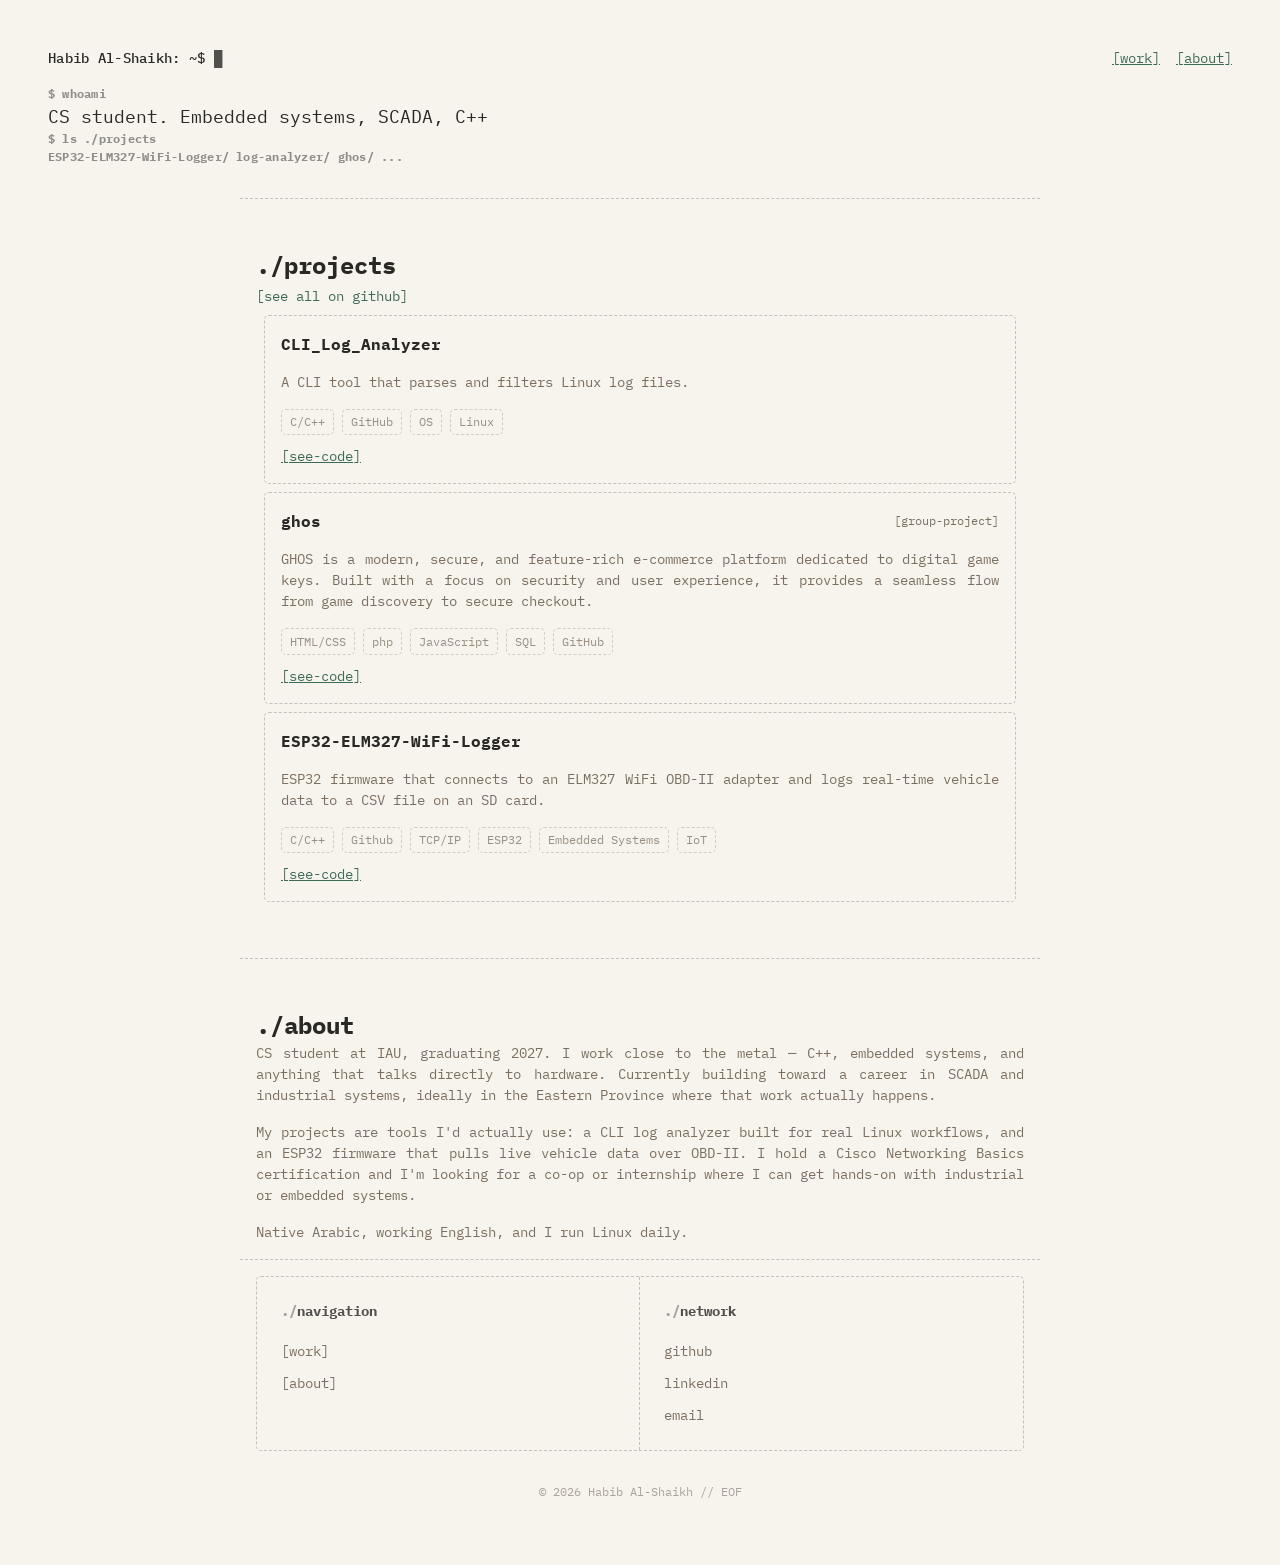
==== index.html @ 1ccb3b5e "about section" ====
<!DOCTYPE html>
<html lang="en">
<head>
    <meta charset="UTF-8">
    <meta name="viewport" content="width=device-width, initial-scale=1.0">
    <title>Portfolio</title>
    <link href="https://fonts.googleapis.com/css2?family=IBM+Plex+Mono:ital,wght@0,400;0,500;1,400&display=swap" rel="stylesheet">
    <link rel="stylesheet" href="css/style.css">
</head>

<body>
    <div id="portfolio-content">
        <header id="sammary" class="top-bar">
        <p class="my-name">Habib Al-Shaikh: ~$</p>
        <nav>
            <a class="nav-links" href="#work">[work]</a>
            <a class="nav-links" href="#about">[about]</a>
        </nav>
        </header>

        <div>
            <p class="commands">$ whoami</p>
            <p class="small-about">CS student. Embedded systems, SCADA, C++</p>

            <p class="commands">$ ls ./projects</p>
            <p class="commands">ESP32-ELM327-WiFi-Logger/    log-analyzer/    ghos/    ...</p>
        </div>

        <hr class="dashed-divider">

        <div id="projects-container" id="work">
            <h2>./projects</h2>
            <template id="projects">
                <div class="project">
                    <div class="project-top-bar">
                        <h3 class="project-name"></h3>
                        <p class="group-project"></p>
                    </div>
                    <p class="project-description"></p>
                    <div class="project-skills"></div>
                    <a class="project-link">[see-code]</a>
                </div>
            </template>
            <a class="nav-links">[see all on github]</a>
        </div>

        <hr class="dashed-divider">

        <div id="about" class="about-section">
            <h2>./about</h2>
            <div class="about-text">     
                <p>
                    CS student at IAU, graduating 2027. I work close to the metal — C++, embedded systems, and anything that talks directly to hardware. Currently building toward a career in SCADA and industrial systems, ideally in the Eastern Province where that work actually happens.
                </p>
                <p>
                    My projects are tools I'd actually use: a CLI log analyzer built for real Linux workflows, and an ESP32 firmware that pulls live vehicle data over OBD-II. I hold a Cisco Networking Basics certification and I'm looking for a co-op or internship where I can get hands-on with industrial or embedded systems.
                </p>
                <P>
                    Native Arabic, working English, and I run Linux daily.
                </P>
            </div>
        </div>

        <footer class="footer-terminal" id="footer" role="contentinfo">
            <div>
                <div class="footer-terminal__grid">
                    <div class="footer-terminal__column">
                        <h3 class="footer-terminal__heading">navigation</h3>
                        <nav class="footer-terminal__links" aria-label="Index">
                            <ul>
                                <li><a href="#">[work]</a></li>
                                <li><a href="#">[about]</a></li>
                            </ul>
                        </nav>
                    </div>
                        
                    <div class="footer-terminal__column">
                        <h3 class="footer-terminal__heading">network</h3>
                        <nav class="footer-terminal__links" aria-label="Network">
                            <ul>
                                <li><a href="https://github.com/HabibAlShaikh" target="_blank">github</a></li>
                                <li><a href="https://linkedin.com/in/habib-al-shaikh/">linkedin</a></li>
                                <li><a href="habib.m.alshiakh@gmail.com">email</a></li>
                            </ul>
                        </nav>
                    </div>
                </div>

                <p class="footer-terminal__copyright">
                    &copy; 2026 Habib Al-Shaikh // EOF
                </p>
            </div>
        </footer>
    </div>

    <div id="quit-screen" style="display: none; height: 100vh; flex-direction: column; align-items: center; justify-content: center; text-align: center;">
        <p>[Process completed]</p>
        <p style="opacity: 0.5; margin-top: 1rem; font-size: 14px;">Press 'u' to undo and return to session.</p>
    </div>

    <div id="vim-cmd-line"></div>

    <script>
        const projects = [
            {
                "name": "CLI_Log_Analyzer",
                "description": "A CLI tool that parses and filters Linux log files.",
                "link": "https://github.com/HabibAlShaikh/CLI_Log_Analyzer",
                "is-group-project": false,
                "skills": ["C/C++", "GitHub", "OS", "Linux"]
            },
            {
                "name": "ghos",
                "description": "GHOS is a modern, secure, and feature-rich e-commerce platform dedicated to digital game keys. Built with a focus on security and user experience, it provides a seamless flow from game discovery to secure checkout.",
                "link": "https://github.com/mkm72/ghos",
                "is-group-project": true,
                "skills": ["HTML/CSS", "php", "JavaScript", "SQL", "GitHub"]
            },
            {
                "name": "ESP32-ELM327-WiFi-Logger",
                "description": "ESP32 firmware that connects to an ELM327 WiFi OBD-II adapter and logs real-time vehicle data to a CSV file on an SD card.",
                "link": "https://github.com/HabibAlShaikh/ESP32-ELM327-WiFi-Logger",
                "is-group-project": false,
                "skills": ["C/C++", "Github", "TCP/IP", "ESP32", "Embedded Systems","IoT"]
            }
        ];

        const template = document.getElementById("projects");
        const container = document.getElementById("projects-container");

        for (let i = 0; i < projects.length; i++) {
            const project = projects[i];
            
            const clone = template.content.cloneNode(true);

            const nameElement = clone.querySelector(".project-name");
			nameElement.textContent = project.name;

			const groupProject = clone.querySelector(".group-project");
            if (project["is-group-project"]) {
                groupProject.textContent = "[group-project]";
            }

            clone.querySelector(".project-description").textContent = project.description;
            clone.querySelector(".project-link").setAttribute("href", project.link);

            const skillsContainer = clone.querySelector(".project-skills");
            for (let j = 0; j < project.skills.length; j++) {
                const skillSpan = document.createElement("span");
                skillSpan.textContent = project.skills[j];
                skillsContainer.appendChild(skillSpan);
            }

            container.appendChild(clone);
        }

        // --- Vim Environment Logic ---
        const cmdLine = document.getElementById('vim-cmd-line');
        const portfolioContent = document.getElementById('portfolio-content');
        const quitScreen = document.getElementById('quit-screen');

        let isCommandMode = false;
        let isQuitState = false;
        let awaitingConfirm = null; // Can be 'q' or 'wq'
        let commandBuffer = "";
        let errorTimeout;

        // remember previous keystrokes
        let lastKey = "";

        document.addEventListener('keydown', (e) => {
            // Prevent default scrolling for Space/Arrows if you want strict Vim feel
            // (Optional, but helps prevent double-scrolling)
            
            // --- STATE 1: Quit / Session Closed ---
            if (isQuitState) {
                if (e.key === 'u') {
                    restoreSession();
                }
                return; // Ignore all other keys
            }

            // --- STATE 2: Awaiting Y/N Confirmation ---
            if (awaitingConfirm) {
                const key = e.key.toLowerCase();
                if (key === 'y') {
                    if (awaitingConfirm === 'wq') downloadCV();
                    closeSession();
                } else if (key === 'n') {
                    cmdLine.innerHTML = "Command aborted.";
                    setTimeout(exitCommandMode, 1000);
                }
                awaitingConfirm = null;
                return; // Ignore other keys until answered
            }

            // --- STATE 3: Enter Command Mode ---
            if (!isCommandMode && e.key === ':') {
                isCommandMode = true;
                commandBuffer = "";
                updateCmdDisplay();
                e.preventDefault();
                return;
            }

            // --- STATE 4: Inside Command Mode ---
            if (isCommandMode) {
                if (e.key === 'Escape') {
                    exitCommandMode();
                } 
                else if (e.key === 'Enter') {
                    executeCommand(commandBuffer);
                } 
                else if (e.key === 'Backspace') {
                    commandBuffer = commandBuffer.slice(0, -1);
                    if (commandBuffer.length === 0 && e.key === 'Backspace') {
                        exitCommandMode();
                    } else {
                        updateCmdDisplay();
                    }
                } 
                else if (e.key.length === 1) { 
                    commandBuffer += e.key;
                    updateCmdDisplay();
                }
                return;
            }

            // --- STATE 5: Normal Mode (Vim Motions) ---
            if (!isCommandMode && !isQuitState && !awaitingConfirm) {
                const scrollAmount = 100; // Pixels to jump per keystroke
                if (e.key === 'j') window.scrollBy({ top: scrollAmount, behavior: 'smooth' });
                if (e.key === 'k') window.scrollBy({ top: -scrollAmount, behavior: 'smooth' });
                if (e.key === 'h') window.scrollBy({ left: -scrollAmount, behavior: 'smooth' });
                if (e.key === 'l') window.scrollBy({ left: scrollAmount, behavior: 'smooth' });
                
                // Handle 'gg' (Scroll to Top)
                if (e.key === 'g' && lastKey === 'g') {
                    window.scrollTo({ top: 0, behavior: 'smooth' });
                    lastKey = ''; // Reset it so typing 'ggg' doesn't trigger it twice
                    return;       // Exit early
                }

                // Handle 'G' (Scroll to Bottom)
                if (e.key === 'G') {
                    window.scrollTo({ top: document.body.scrollHeight, behavior: 'smooth' });
                }

                // Always save the current key as the 'lastKey' for the next time a key is pressed
                lastKey = e.key;
            }
        });

        // --- Core Functions ---

        function updateCmdDisplay() {
            cmdLine.style.display = 'block';
            cmdLine.innerHTML = `:${commandBuffer}<span class="cursor-block"></span>`;
        }

        function exitCommandMode() {
            isCommandMode = false;
            commandBuffer = "";
            cmdLine.style.display = 'none';
        }

        function askConfirmation(type) {
            awaitingConfirm = type;
            const msg = type === 'wq' ? "Write CV and quit? (y/n)" : "Quit session? (y/n)";
            cmdLine.innerHTML = `${msg} <span class="cursor-block"></span>`;
        }

        function closeSession() {
            exitCommandMode();
            isQuitState = true;
            portfolioContent.style.display = 'none';
            quitScreen.style.display = 'flex';
        }

        function restoreSession() {
            isQuitState = false;
            quitScreen.style.display = 'none';
            portfolioContent.style.display = 'block';
            
            // Optional: Flash a quick "Session restored" message
            cmdLine.style.display = 'block';
            cmdLine.innerHTML = "Session restored.";
            setTimeout(exitCommandMode, 1500);
        }

        function downloadCV() {
            // Creates an invisible link to trigger the download
            const link = document.createElement('a');
            link.href = 'assets/HabibAl-ShaikhCV.pdf'; 
            link.download = 'HabibAl-ShaikhCV.pdf';
            document.body.appendChild(link);
            link.click();
            document.body.removeChild(link);
        }

        function executeCommand(cmd) {
            const cleanCmd = cmd.trim().toLowerCase();

            const commandMap = {
                'about': () => {
                    const el = document.getElementById('about');
                    if(el) el.scrollIntoView({ behavior: 'smooth' });
                    exitCommandMode();
                },
                'work': () => {
                    const el = document.getElementById('work');
                    if(el) el.scrollIntoView({ behavior: 'smooth' });
                    exitCommandMode();
                },
                'home': () => {
                    window.scrollTo({ top: 0, behavior: 'smooth' });
                    exitCommandMode();
                },
                // Write (Download CV)
                'w': () => {
                    downloadCV();
                    cmdLine.innerHTML = `"assets/HabibAl-ShaikhCV.pdf" written`;
                    setTimeout(exitCommandMode, 2000);
                },
                // Quit commands intercept the flow to ask Y/N
                'q': () => askConfirmation('q'),
                'wq': () => askConfirmation('wq'),
            };

            if (commandMap[cleanCmd]) {
                commandMap[cleanCmd]();
            } else {
                cmdLine.innerHTML = `<span style="color: red;">E492: Not an editor command: ${cleanCmd}</span>`;
                clearTimeout(errorTimeout);
                errorTimeout = setTimeout(exitCommandMode, 3000);
            }
        }
    </script>
</body>
</html>
---- css/style.css ----
/* colors */
:root {
  --bg:        #F7F4EE;
  --bg-raised: #EDE9E0;
  --ink:       #2A2825;
  --ink-muted: #7A6F60;
  --ink-faint: rgba(42, 40, 37, 0.25);
  --accent:    #3D6B4F;
}


/* 1. Use a more-intuitive box-sizing model */
*, *::before, *::after {
  box-sizing: border-box;
}

/* 2. Remove default margin */
*:not(dialog) {
  margin: 0;
}

/* 3. Enable keyword animations */
@media (prefers-reduced-motion: no-preference) {
  html {
    interpolate-size: allow-keywords;
  }
}

body {
  background-color: var(--bg);
  font-family: 'IBM Plex Mono', monospace;
  color: var(--ink);
  /* 4. Increase line-height */
  line-height: 1.5;
  /* 5. Improve text rendering */
  -webkit-font-smoothing: antialiased;
  padding: 3rem;
}

/* 6. Improve media defaults */
img, picture, video, canvas, svg {
  display: block;
  max-width: 100%;
}

/* 7. Inherit fonts for form controls */
input, button, textarea, select {
  font: inherit;
}

/* 8. Avoid text overflows */
p, h1, h2, h3, h4, h5, h6 {
  overflow-wrap: break-word;
}

/* 9. Improve line wrapping */
p {
  text-wrap: pretty;
}
h1, h2, h3, h4, h5, h6 {
  text-wrap: balance;
}

/*
  10. Create a root stacking context
*/
#root, #__next {
  isolation: isolate;
}

::selection {
    background-color: var(--accent); /* Highlights text in your green accent */
    color: var(--bg);                /* Changes the text color to the off-white background */
}

/* For Firefox compatibility */
::-moz-selection {
    background-color: var(--accent);
    color: var(--bg);
}

.dashed-divider {
    border: none;
    border-top: 1px dashed var(--ink-faint);
    margin: 2rem auto;
    max-width: 800px; /* Matches your projects-container width */
}

.my-name {
  color: var(--ink);
  font-size: 14px;
  font-weight: 500;
  letter-spacing: 0.02em;
}

/* Adds the block cursor after your name */
.my-name::after {
    content: " █"; /* You can change this to "_" if you prefer an underscore */
    animation: blink 1.2s step-end infinite;
    opacity: 0.8;
}

.commands {
  color: var(--ink);
  font-size: 12px;
  font-weight: bold;
  letter-spacing: 0.02em;
  opacity: 0.5;
}

.small-about {
  color: var(--ink);
  font-size: 18px;
}

.nav-links {
  color: var(--accent);
  font-size: 14px;

  transition: opacity 0.2s ease-in-out;
}
.nav-links:hover {
  opacity: 0.7;
}
.nav-links:visited {
  opacity: 0.5;
}

.top-bar {
  display: flex;
  flex-direction: row;
  justify-content: space-between;
  align-items: center;
  margin-bottom: 1rem;
}

nav {
    display: flex;
    gap: 1rem; /* Adds space between your [work] and [about] links */
}

#projects-container {
  /* margin: 0.8rem; */
  padding: 1rem;
  max-width: 800px;
  margin: 0 auto;
}

.project {
  background-color: transparent;
  margin: 0.5rem;
  padding: 1rem;
  border: 1px dashed var(--ink-faint);
  border-radius: 0.3rem;

  transition: background-color 0.3s ease-in-out;
}

.project:hover {
  background-color: var(--bg-raised);
}

.project-top-bar {
  display: flex;
  flex-direction: row;
  justify-content: space-between;
  align-items: center;
  margin-bottom: 1rem;
}

.project-name {
  color: var(--ink);
  font-size: 16px;
}

.group-project {
  color: var(--ink-muted);
  font-size: 12px;
}

.project-description {
  color: var(--ink-muted);
  font-size: 14px;
  text-align: justify;
  hyphens: auto;
}

.project-skills {
  color: var(--ink-muted);
  font-size: 14px;
  display: flex;
  flex-wrap: wrap;
  gap: 8px;
  margin-top: 1rem;
  margin-bottom: 0.5rem;
}

.project-skills span {
  font-size: 12px;
  border: 1px dashed var(--ink-faint);
  border-radius: 0.3rem;
  padding: 0.2rem 0.5rem;
  opacity: 0.75;
}

.project-link {
  color: var(--accent);
  font-size: 14px;

  transition: opacity 0.2s ease-in-out;
}
.project-link:hover {
  opacity: 0.7;
}
.project-link:visited {
  opacity: 0.5;
}

/* --- ABOUT SECTION STYLES --- */

.about-section {
    max-width: 800px;
    margin: 4rem auto 2rem auto; /* Centers it and adds spacing */
    padding: 0 1rem;
}

.section-heading {
    color: var(--ink);
    font-size: 14px;
    font-weight: bold;
    margin-bottom: 1.5rem;
    opacity: 0.8;
}

.about-grid {
    display: grid;
    grid-template-columns: 1fr;
    gap: 2rem;
}

.about-text p {
    color: var(--ink-muted);
    font-size: 14px;
    text-align: justify;
    hyphens: auto;
    margin-bottom: 1rem;
}

.about-text p:last-child {
    margin-bottom: 0;
}

/* The System Specs Box */
.about-specs {
    background-color: var(--bg-raised);
    border: 1px dashed var(--ink-faint);
    border-radius: 0.3rem;
    padding: 1.5rem;
    display: flex;
    flex-direction: column;
    gap: 0.5rem;
}

.spec-line {
    display: flex;
    font-size: 13px;
}

.spec-key {
    color: var(--ink);
    font-weight: bold;
    width: 70px; /* Keeps the colons aligned */
    opacity: 0.7;
}

.spec-val {
    color: var(--ink-muted);
}

/* Optional: Make the active status stand out */
.blink-status {
    color: var(--accent);
    font-weight: bold;
}

/* Desktop Layout: Puts text on left, specs on right */
@media (min-width: 768px) {
    .about-grid {
        grid-template-columns: 2fr 1fr; 
    }
}

.nav-links:hover, 
.nav-links:focus, 
.project-link:hover, 
.project-link:focus {
    opacity: 0.7;
    outline: none; /* Removes the default browser outline */
    border-bottom: 1px dashed var(--accent); /* Adds a thematic underline when focused/hovered */
}

#vim-cmd-line {
    display: none; /* Hidden by default */
    position: fixed;
    bottom: 0;
    left: 0;
    width: 100%;
    background-color: var(--bg);
    color: var(--ink);
    padding: 0.2rem 1rem;
    font-size: 14px;
    font-weight: 500;
    z-index: 1000;
}

/* Optional: Adding a blinking block cursor for that authentic terminal feel */
.cursor-block {
    display: inline-block;
    width: 8px;
    height: 14px;
    background-color: var(--ink);
    vertical-align: middle;
    margin-left: 2px;
    animation: blink 1s step-end infinite;
}

@keyframes blink {
    0%, 100% { opacity: 1; }
    50% { opacity: 0; }
}

#about {
  max-width: 800px; margin: 0 auto; padding: 1rem;
}

/* --- TERMINAL FOOTER STYLES --- */

#footer {
  max-width: 800px; margin: 0 auto; padding: 1rem;
}

.footer-terminal {
    border-top: 1px dashed var(--ink-faint);
    padding: 2rem 0;
    margin-top: 4rem; /* Adds breathing room from the main content */
}

.footer-terminal__grid {
    display: grid;
    grid-template-columns: 1fr; /* Mobile-first */
    border: 1px dashed var(--ink-faint);
    border-radius: 0.3rem; /* Matches your project cards */
}

.footer-terminal__column {
    padding: 1.5rem;
    border-bottom: 1px dashed var(--ink-faint);
}

.footer-terminal__column:last-child {
    border-bottom: none;
}

.footer-terminal__heading {
    color: var(--ink);
    font-size: 14px;
    font-weight: bold;
    margin: 0 0 1rem 0;
    opacity: 0.8;
}

/* Adds a subtle Unix path indicator to the headings */
.footer-terminal__heading::before {
    content: "./";
    opacity: 0.5;
}

.footer-terminal__links ul { 
    margin: 0; 
    padding: 0; 
    list-style-type: none; /* Removes default bullets */
}

.footer-terminal__links li:not(:last-child) { 
    margin-bottom: 0.5rem; 
}

.footer-terminal__links a {
    color: var(--ink-muted); /* Using muted ink so it's not overwhelmingly green */
    font-size: 14px;
    text-decoration: none;
    transition: opacity 0.2s ease-in-out, color 0.2s ease-in-out;
}

.footer-terminal__links a:hover {
    color: var(--accent); /* Highlights in your green accent on hover */
    opacity: 0.8;
}

.footer-terminal__copyright {
    margin-top: 2rem;
    font-size: 12px;
    color: var(--ink-muted);
    text-align: center;
    opacity: 0.6;
}

/* Tablet Layout */
@media (min-width: 768px) {
    .footer-terminal__grid {
        grid-template-columns: repeat(2, 1fr);
    }
    .footer-terminal__column {
        border-bottom: none;
        border-right: 1px dashed var(--ink-faint);
    }
    .footer-terminal__column:nth-child(2n) {
        border-right: none;
    }
    .footer-terminal__column:nth-child(-n+2) {
        border-bottom: 1px dashed var(--ink-faint);
    }
}

/* Desktop Layout */
@media (min-width: 992px) {
    .footer-terminal__grid {
        grid-template-columns: repeat(2, 1fr);
    }
    .footer-terminal__column:nth-child(-n+2) {
        border-bottom: none;
    }
    .footer-terminal__column:nth-child(2n) {
        border-right: 1px dashed var(--ink-faint);
    }
    .footer-terminal__column:last-child {
        border-right: none;
    }
}
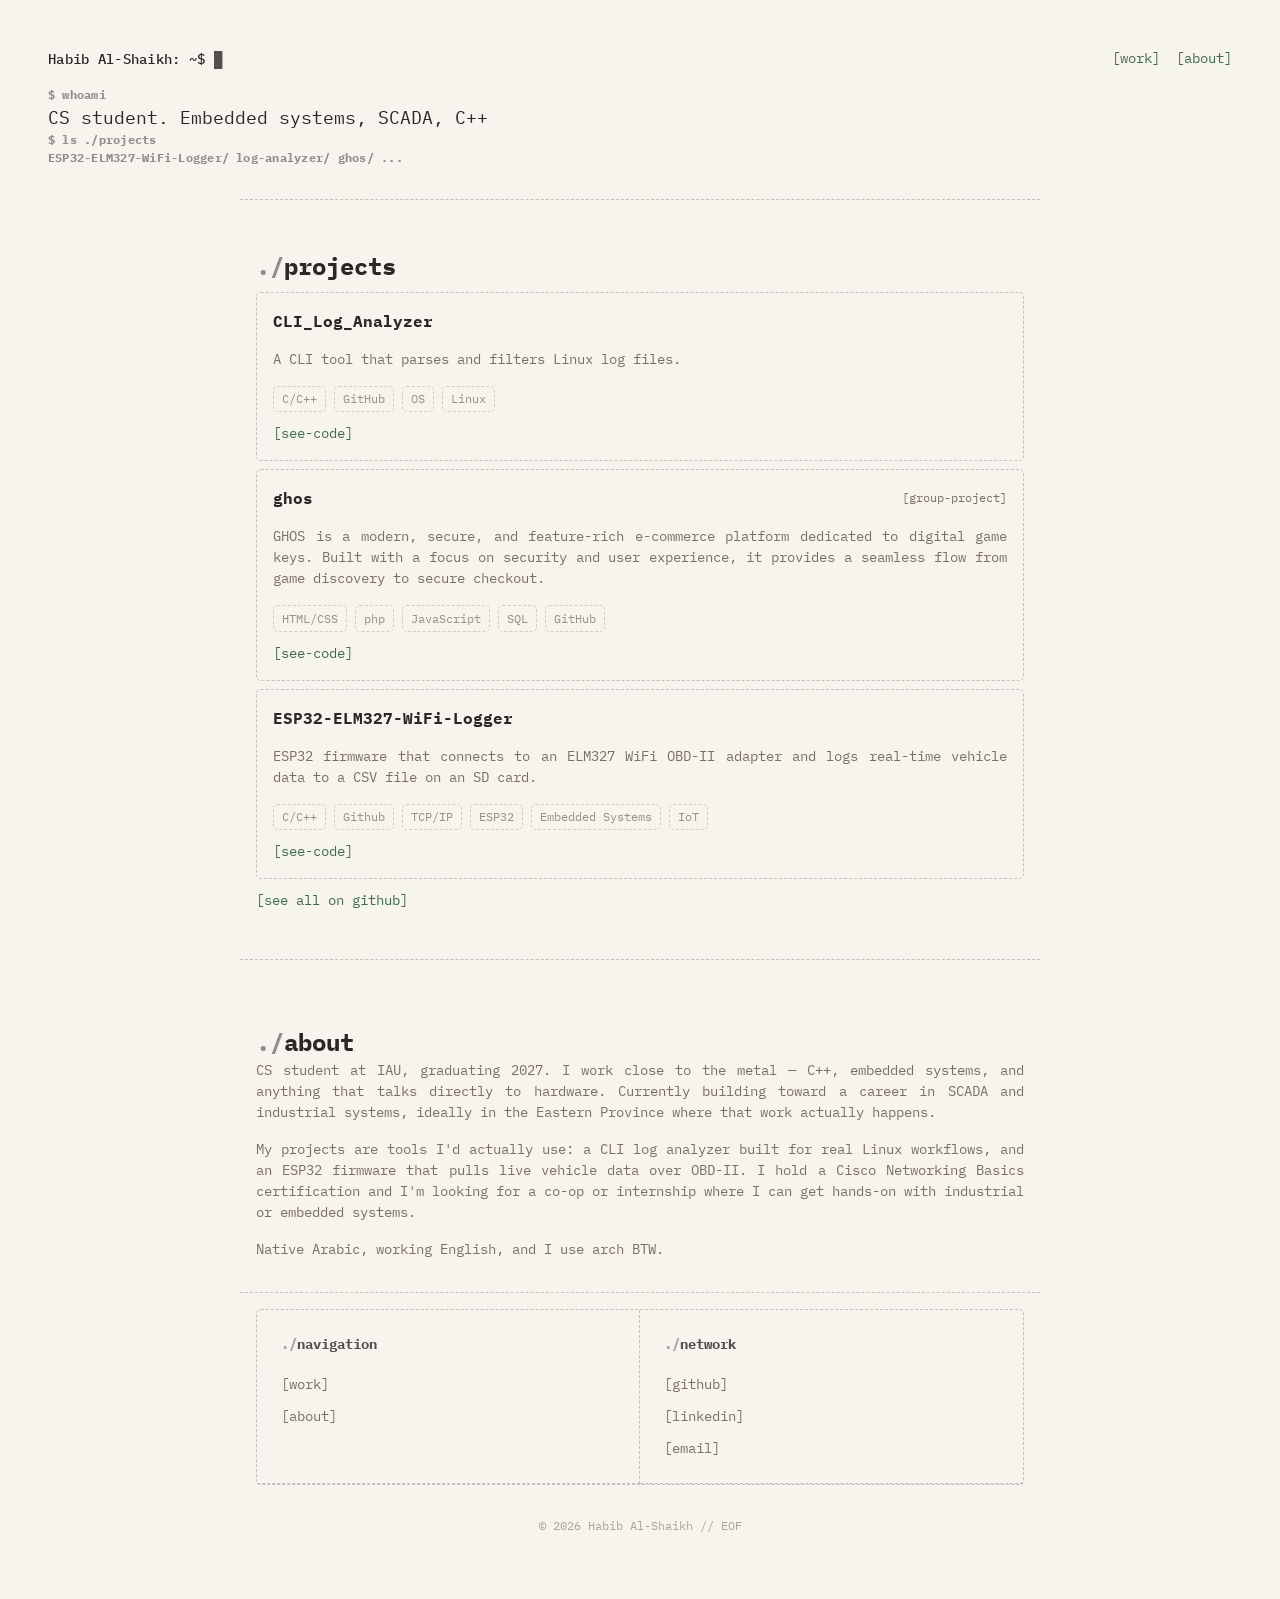
==== commit f2bc72c3: "fix some bugs" ====
--- a/index.html
+++ b/index.html
@@ -10,12 +10,12 @@
 
 <body>
     <div id="portfolio-content">
-        <header id="sammary" class="top-bar">
-        <p class="my-name">Habib Al-Shaikh: ~$</p>
-        <nav>
-            <a class="nav-links" href="#work">[work]</a>
-            <a class="nav-links" href="#about">[about]</a>
-        </nav>
+        <header class="top-bar">
+            <p class="my-name">Habib Al-Shaikh: ~$</p>
+            <nav>
+                <a class="nav-links" href="#work">[work]</a>
+                <a class="nav-links" href="#about">[about]</a>
+            </nav>
         </header>
 
         <div>
@@ -28,8 +28,8 @@
 
         <hr class="dashed-divider">
 
-        <div id="projects-container" id="work">
-            <h2>./projects</h2>
+        <div id="work">
+            <h2>projects</h2>
             <template id="projects">
                 <div class="project">
                     <div class="project-top-bar">
@@ -41,13 +41,13 @@
                     <a class="project-link">[see-code]</a>
                 </div>
             </template>
-            <a class="nav-links">[see all on github]</a>
+            <a class="nav-links" href="https://github.com/HabibAlShaikh">[see all on github]</a>
         </div>
 
         <hr class="dashed-divider">
 
-        <div id="about" class="about-section">
-            <h2>./about</h2>
+        <div id="about">
+            <h2>about</h2>
             <div class="about-text">     
                 <p>
                     CS student at IAU, graduating 2027. I work close to the metal — C++, embedded systems, and anything that talks directly to hardware. Currently building toward a career in SCADA and industrial systems, ideally in the Eastern Province where that work actually happens.
@@ -55,9 +55,9 @@
                 <p>
                     My projects are tools I'd actually use: a CLI log analyzer built for real Linux workflows, and an ESP32 firmware that pulls live vehicle data over OBD-II. I hold a Cisco Networking Basics certification and I'm looking for a co-op or internship where I can get hands-on with industrial or embedded systems.
                 </p>
-                <P>
-                    Native Arabic, working English, and I run Linux daily.
-                </P>
+                <p>
+                    Native Arabic, working English, and I use arch BTW.
+                </p>
             </div>
         </div>
 
@@ -68,8 +68,8 @@
                         <h3 class="footer-terminal__heading">navigation</h3>
                         <nav class="footer-terminal__links" aria-label="Index">
                             <ul>
-                                <li><a href="#">[work]</a></li>
-                                <li><a href="#">[about]</a></li>
+                                <li><a href="#work">[work]</a></li>
+                                <li><a href="#about">[about]</a></li>
                             </ul>
                         </nav>
                     </div>
@@ -78,9 +78,9 @@
                         <h3 class="footer-terminal__heading">network</h3>
                         <nav class="footer-terminal__links" aria-label="Network">
                             <ul>
-                                <li><a href="https://github.com/HabibAlShaikh" target="_blank">github</a></li>
-                                <li><a href="https://linkedin.com/in/habib-al-shaikh/">linkedin</a></li>
-                                <li><a href="habib.m.alshiakh@gmail.com">email</a></li>
+                                <li><a href="https://github.com/HabibAlShaikh" target="_blank">[github]</a></li>
+                                <li><a href="https://linkedin.com/in/habib-al-shaikh/" target="_blank">[linkedin]</a></li>
+                                <li><a href="mailto:habib.m.alshiakh@gmail.com">[email]</a></li>
                             </ul>
                         </nav>
                     </div>
@@ -126,17 +126,18 @@
         ];
 
         const template = document.getElementById("projects");
-        const container = document.getElementById("projects-container");
+        const container = document.getElementById("work");
+
+        const githubLink = container.querySelector(".nav-links");
 
         for (let i = 0; i < projects.length; i++) {
             const project = projects[i];
-            
             const clone = template.content.cloneNode(true);
 
             const nameElement = clone.querySelector(".project-name");
-			nameElement.textContent = project.name;
-
-			const groupProject = clone.querySelector(".group-project");
+            nameElement.textContent = project.name;
+
+            const groupProject = clone.querySelector(".group-project");
             if (project["is-group-project"]) {
                 groupProject.textContent = "[group-project]";
             }
@@ -151,7 +152,7 @@
                 skillsContainer.appendChild(skillSpan);
             }
 
-            container.appendChild(clone);
+            container.insertBefore(clone, githubLink);
         }
 
         // --- Vim Environment Logic ---
@@ -161,26 +162,19 @@
 
         let isCommandMode = false;
         let isQuitState = false;
-        let awaitingConfirm = null; // Can be 'q' or 'wq'
+        let awaitingConfirm = null; 
         let commandBuffer = "";
         let errorTimeout;
-
-        // remember previous keystrokes
         let lastKey = "";
 
         document.addEventListener('keydown', (e) => {
-            // Prevent default scrolling for Space/Arrows if you want strict Vim feel
-            // (Optional, but helps prevent double-scrolling)
-            
-            // --- STATE 1: Quit / Session Closed ---
             if (isQuitState) {
                 if (e.key === 'u') {
                     restoreSession();
                 }
-                return; // Ignore all other keys
-            }
-
-            // --- STATE 2: Awaiting Y/N Confirmation ---
+                return;
+            }
+
             if (awaitingConfirm) {
                 const key = e.key.toLowerCase();
                 if (key === 'y') {
@@ -191,10 +185,9 @@
                     setTimeout(exitCommandMode, 1000);
                 }
                 awaitingConfirm = null;
-                return; // Ignore other keys until answered
-            }
-
-            // --- STATE 3: Enter Command Mode ---
+                return; 
+            }
+
             if (!isCommandMode && e.key === ':') {
                 isCommandMode = true;
                 commandBuffer = "";
@@ -203,7 +196,6 @@
                 return;
             }
 
-            // --- STATE 4: Inside Command Mode ---
             if (isCommandMode) {
                 if (e.key === 'Escape') {
                     exitCommandMode();
@@ -226,27 +218,23 @@
                 return;
             }
 
-            // --- STATE 5: Normal Mode (Vim Motions) ---
             if (!isCommandMode && !isQuitState && !awaitingConfirm) {
-                const scrollAmount = 100; // Pixels to jump per keystroke
+                const scrollAmount = 100;
                 if (e.key === 'j') window.scrollBy({ top: scrollAmount, behavior: 'smooth' });
                 if (e.key === 'k') window.scrollBy({ top: -scrollAmount, behavior: 'smooth' });
                 if (e.key === 'h') window.scrollBy({ left: -scrollAmount, behavior: 'smooth' });
                 if (e.key === 'l') window.scrollBy({ left: scrollAmount, behavior: 'smooth' });
                 
-                // Handle 'gg' (Scroll to Top)
                 if (e.key === 'g' && lastKey === 'g') {
                     window.scrollTo({ top: 0, behavior: 'smooth' });
-                    lastKey = ''; // Reset it so typing 'ggg' doesn't trigger it twice
-                    return;       // Exit early
-                }
-
-                // Handle 'G' (Scroll to Bottom)
+                    lastKey = ''; 
+                    return;       
+                }
+
                 if (e.key === 'G') {
                     window.scrollTo({ top: document.body.scrollHeight, behavior: 'smooth' });
                 }
 
-                // Always save the current key as the 'lastKey' for the next time a key is pressed
                 lastKey = e.key;
             }
         });
@@ -281,15 +269,12 @@
             isQuitState = false;
             quitScreen.style.display = 'none';
             portfolioContent.style.display = 'block';
-            
-            // Optional: Flash a quick "Session restored" message
             cmdLine.style.display = 'block';
             cmdLine.innerHTML = "Session restored.";
             setTimeout(exitCommandMode, 1500);
         }
 
         function downloadCV() {
-            // Creates an invisible link to trigger the download
             const link = document.createElement('a');
             link.href = 'assets/HabibAl-ShaikhCV.pdf'; 
             link.download = 'HabibAl-ShaikhCV.pdf';
@@ -316,13 +301,11 @@
                     window.scrollTo({ top: 0, behavior: 'smooth' });
                     exitCommandMode();
                 },
-                // Write (Download CV)
                 'w': () => {
                     downloadCV();
                     cmdLine.innerHTML = `"assets/HabibAl-ShaikhCV.pdf" written`;
                     setTimeout(exitCommandMode, 2000);
                 },
-                // Quit commands intercept the flow to ask Y/N
                 'q': () => askConfirmation('q'),
                 'wq': () => askConfirmation('wq'),
             };
--- a/css/style.css
+++ b/css/style.css
@@ -8,7 +8,6 @@
   --accent:    #3D6B4F;
 }
 
-
 /* 1. Use a more-intuitive box-sizing model */
 *, *::before, *::after {
   box-sizing: border-box;
@@ -30,30 +29,35 @@
   background-color: var(--bg);
   font-family: 'IBM Plex Mono', monospace;
   color: var(--ink);
-  /* 4. Increase line-height */
   line-height: 1.5;
-  /* 5. Improve text rendering */
   -webkit-font-smoothing: antialiased;
-  padding: 3rem;
-}
-
-/* 6. Improve media defaults */
+  padding: 1.5rem; /* Mobile-first padding */
+}
+
+/* Increases padding for screens wider than 600px */
+@media (min-width: 600px) {
+  body {
+    padding: 3rem;
+  }
+}
+
+/* 4. Improve media defaults */
 img, picture, video, canvas, svg {
   display: block;
   max-width: 100%;
 }
 
-/* 7. Inherit fonts for form controls */
+/* 5. Inherit fonts for form controls */
 input, button, textarea, select {
   font: inherit;
 }
 
-/* 8. Avoid text overflows */
+/* 6. Avoid text overflows */
 p, h1, h2, h3, h4, h5, h6 {
   overflow-wrap: break-word;
 }
 
-/* 9. Improve line wrapping */
+/* 7. Improve line wrapping */
 p {
   text-wrap: pretty;
 }
@@ -61,19 +65,11 @@
   text-wrap: balance;
 }
 
-/*
-  10. Create a root stacking context
-*/
-#root, #__next {
-  isolation: isolate;
-}
-
 ::selection {
-    background-color: var(--accent); /* Highlights text in your green accent */
-    color: var(--bg);                /* Changes the text color to the off-white background */
-}
-
-/* For Firefox compatibility */
+    background-color: var(--accent);
+    color: var(--bg);                
+}
+
 ::-moz-selection {
     background-color: var(--accent);
     color: var(--bg);
@@ -83,7 +79,7 @@
     border: none;
     border-top: 1px dashed var(--ink-faint);
     margin: 2rem auto;
-    max-width: 800px; /* Matches your projects-container width */
+    max-width: 800px;
 }
 
 .my-name {
@@ -93,9 +89,8 @@
   letter-spacing: 0.02em;
 }
 
-/* Adds the block cursor after your name */
 .my-name::after {
-    content: " █"; /* You can change this to "_" if you prefer an underscore */
+    content: " █";
     animation: blink 1.2s step-end infinite;
     opacity: 0.8;
 }
@@ -111,19 +106,6 @@
 .small-about {
   color: var(--ink);
   font-size: 18px;
-}
-
-.nav-links {
-  color: var(--accent);
-  font-size: 14px;
-
-  transition: opacity 0.2s ease-in-out;
-}
-.nav-links:hover {
-  opacity: 0.7;
-}
-.nav-links:visited {
-  opacity: 0.5;
 }
 
 .top-bar {
@@ -136,11 +118,34 @@
 
 nav {
     display: flex;
-    gap: 1rem; /* Adds space between your [work] and [about] links */
-}
-
-#projects-container {
-  /* margin: 0.8rem; */
+    gap: 1rem;
+}
+
+/* Unified Link Styles */
+.nav-links, .project-link {
+  color: var(--accent);
+  font-size: 14px;
+  text-decoration: none;
+  transition: opacity 0.2s ease-in-out, border-color 0.2s ease-in-out;
+  
+  /* ADD THIS: Holds the 1px space so the page doesn't jump */
+  border-bottom: 1px dashed transparent; 
+}
+
+.nav-links:visited, .project-link:visited {
+  opacity: 0.5;
+}
+
+.nav-links:hover, .nav-links:focus, 
+.project-link:hover, .project-link:focus {
+    opacity: 0.7;
+    outline: none; 
+    
+    /* Now this just changes the color of the existing border */
+    border-bottom: 1px dashed var(--accent); 
+}
+
+#work {
   padding: 1rem;
   max-width: 800px;
   margin: 0 auto;
@@ -148,11 +153,10 @@
 
 .project {
   background-color: transparent;
-  margin: 0.5rem;
+  margin: 0.5rem 0;
   padding: 1rem;
   border: 1px dashed var(--ink-faint);
   border-radius: 0.3rem;
-
   transition: background-color 0.3s ease-in-out;
 }
 
@@ -203,39 +207,11 @@
   opacity: 0.75;
 }
 
-.project-link {
-  color: var(--accent);
-  font-size: 14px;
-
-  transition: opacity 0.2s ease-in-out;
-}
-.project-link:hover {
-  opacity: 0.7;
-}
-.project-link:visited {
-  opacity: 0.5;
-}
-
 /* --- ABOUT SECTION STYLES --- */
-
-.about-section {
+#about {
     max-width: 800px;
-    margin: 4rem auto 2rem auto; /* Centers it and adds spacing */
+    margin: 4rem auto 2rem auto; 
     padding: 0 1rem;
-}
-
-.section-heading {
-    color: var(--ink);
-    font-size: 14px;
-    font-weight: bold;
-    margin-bottom: 1.5rem;
-    opacity: 0.8;
-}
-
-.about-grid {
-    display: grid;
-    grid-template-columns: 1fr;
-    gap: 2rem;
 }
 
 .about-text p {
@@ -250,57 +226,9 @@
     margin-bottom: 0;
 }
 
-/* The System Specs Box */
-.about-specs {
-    background-color: var(--bg-raised);
-    border: 1px dashed var(--ink-faint);
-    border-radius: 0.3rem;
-    padding: 1.5rem;
-    display: flex;
-    flex-direction: column;
-    gap: 0.5rem;
-}
-
-.spec-line {
-    display: flex;
-    font-size: 13px;
-}
-
-.spec-key {
-    color: var(--ink);
-    font-weight: bold;
-    width: 70px; /* Keeps the colons aligned */
-    opacity: 0.7;
-}
-
-.spec-val {
-    color: var(--ink-muted);
-}
-
-/* Optional: Make the active status stand out */
-.blink-status {
-    color: var(--accent);
-    font-weight: bold;
-}
-
-/* Desktop Layout: Puts text on left, specs on right */
-@media (min-width: 768px) {
-    .about-grid {
-        grid-template-columns: 2fr 1fr; 
-    }
-}
-
-.nav-links:hover, 
-.nav-links:focus, 
-.project-link:hover, 
-.project-link:focus {
-    opacity: 0.7;
-    outline: none; /* Removes the default browser outline */
-    border-bottom: 1px dashed var(--accent); /* Adds a thematic underline when focused/hovered */
-}
-
+/* --- VIM COMMAND LINE --- */
 #vim-cmd-line {
-    display: none; /* Hidden by default */
+    display: none;
     position: fixed;
     bottom: 0;
     left: 0;
@@ -313,7 +241,6 @@
     z-index: 1000;
 }
 
-/* Optional: Adding a blinking block cursor for that authentic terminal feel */
 .cursor-block {
     display: inline-block;
     width: 8px;
@@ -329,27 +256,25 @@
     50% { opacity: 0; }
 }
 
-#about {
-  max-width: 800px; margin: 0 auto; padding: 1rem;
-}
-
 /* --- TERMINAL FOOTER STYLES --- */
-
 #footer {
-  max-width: 800px; margin: 0 auto; padding: 1rem;
+  max-width: 800px; 
+  margin: 0 auto; 
+  padding: 1rem;
 }
 
 .footer-terminal {
+    max-width: 800px;
+    margin: 4rem auto 0 auto; /* 4rem top margin, auto sides, 0 bottom */
+    padding: 2rem 1rem;       /* 2rem top/bottom, 1rem left/right */
     border-top: 1px dashed var(--ink-faint);
-    padding: 2rem 0;
-    margin-top: 4rem; /* Adds breathing room from the main content */
 }
 
 .footer-terminal__grid {
     display: grid;
-    grid-template-columns: 1fr; /* Mobile-first */
+    grid-template-columns: 1fr;
     border: 1px dashed var(--ink-faint);
-    border-radius: 0.3rem; /* Matches your project cards */
+    border-radius: 0.3rem; 
 }
 
 .footer-terminal__column {
@@ -369,7 +294,7 @@
     opacity: 0.8;
 }
 
-/* Adds a subtle Unix path indicator to the headings */
+h2::before, 
 .footer-terminal__heading::before {
     content: "./";
     opacity: 0.5;
@@ -378,7 +303,7 @@
 .footer-terminal__links ul { 
     margin: 0; 
     padding: 0; 
-    list-style-type: none; /* Removes default bullets */
+    list-style-type: none; 
 }
 
 .footer-terminal__links li:not(:last-child) { 
@@ -386,14 +311,14 @@
 }
 
 .footer-terminal__links a {
-    color: var(--ink-muted); /* Using muted ink so it's not overwhelmingly green */
+    color: var(--ink-muted);
     font-size: 14px;
     text-decoration: none;
     transition: opacity 0.2s ease-in-out, color 0.2s ease-in-out;
 }
 
 .footer-terminal__links a:hover {
-    color: var(--accent); /* Highlights in your green accent on hover */
+    color: var(--accent);
     opacity: 0.8;
 }
 
@@ -405,7 +330,6 @@
     opacity: 0.6;
 }
 
-/* Tablet Layout */
 @media (min-width: 768px) {
     .footer-terminal__grid {
         grid-template-columns: repeat(2, 1fr);
@@ -420,20 +344,4 @@
     .footer-terminal__column:nth-child(-n+2) {
         border-bottom: 1px dashed var(--ink-faint);
     }
-}
-
-/* Desktop Layout */
-@media (min-width: 992px) {
-    .footer-terminal__grid {
-        grid-template-columns: repeat(2, 1fr);
-    }
-    .footer-terminal__column:nth-child(-n+2) {
-        border-bottom: none;
-    }
-    .footer-terminal__column:nth-child(2n) {
-        border-right: 1px dashed var(--ink-faint);
-    }
-    .footer-terminal__column:last-child {
-        border-right: none;
-    }
-}
+}
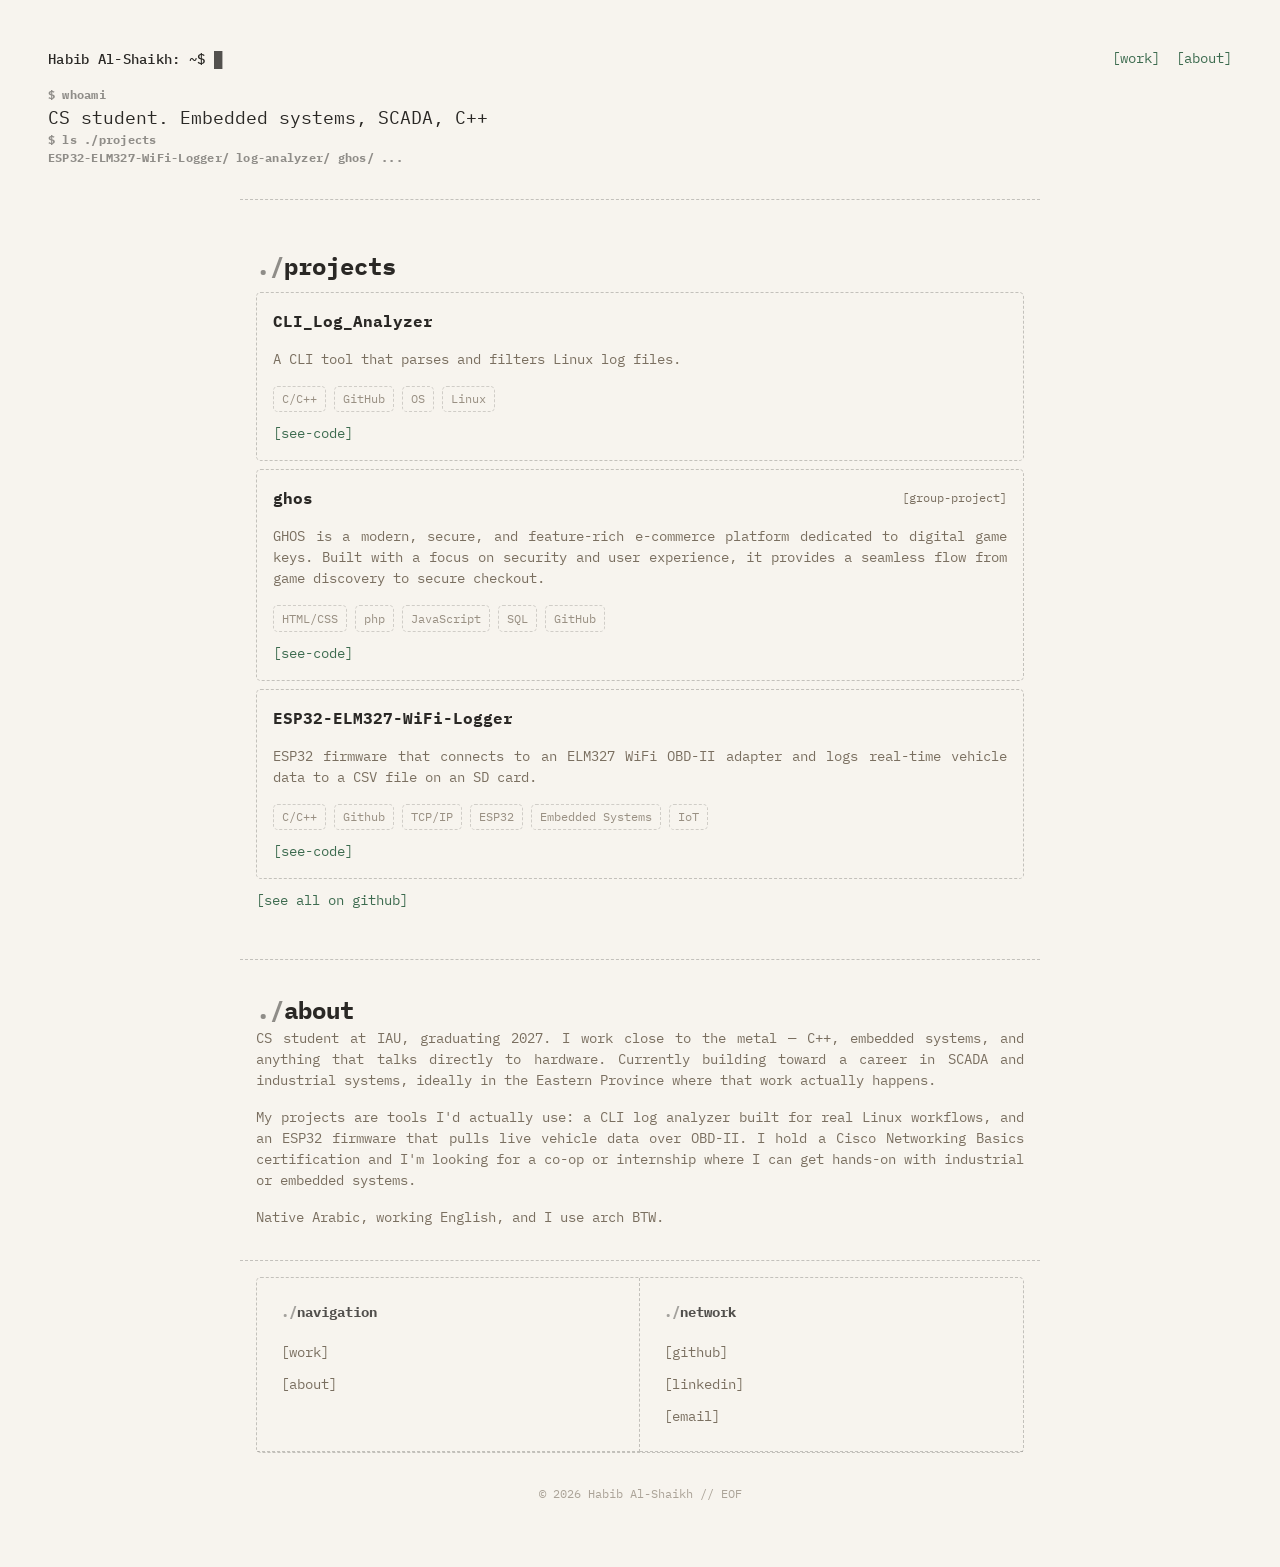
==== commit 83633074: "fix" ====
--- a/index.html
+++ b/index.html
@@ -80,7 +80,7 @@
                             <ul>
                                 <li><a href="https://github.com/HabibAlShaikh" target="_blank">[github]</a></li>
                                 <li><a href="https://linkedin.com/in/habib-al-shaikh/" target="_blank">[linkedin]</a></li>
-                                <li><a href="mailto:habib.m.alshiakh@gmail.com">[email]</a></li>
+                                <li><a href="mailto:habib.m.alshaikh@gmail.com">[email]</a></li>
                             </ul>
                         </nav>
                     </div>
--- a/css/style.css
+++ b/css/style.css
@@ -210,7 +210,7 @@
 /* --- ABOUT SECTION STYLES --- */
 #about {
     max-width: 800px;
-    margin: 4rem auto 2rem auto; 
+    margin: 0 auto 2rem auto;
     padding: 0 1rem;
 }
 
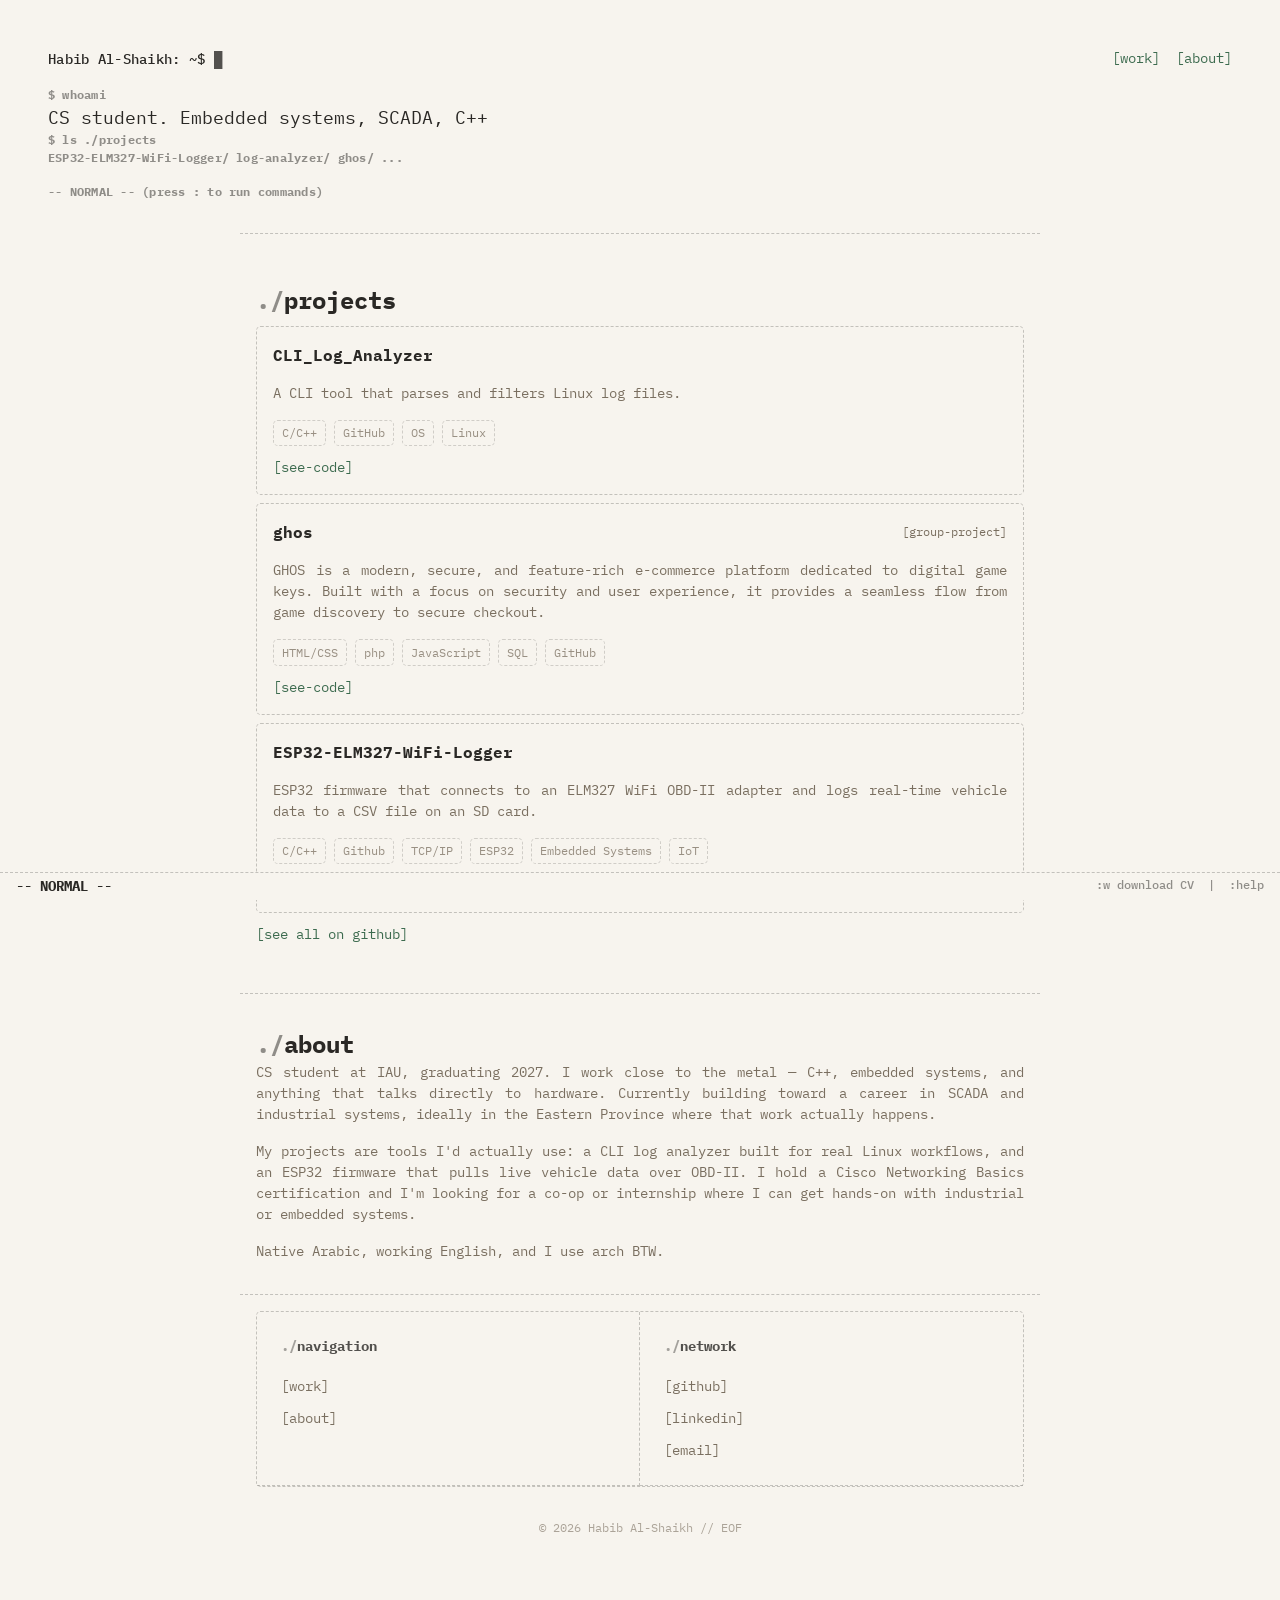
==== commit 339dd698: "add vim instractions" ====
--- a/index.html
+++ b/index.html
@@ -24,6 +24,8 @@
 
             <p class="commands">$ ls ./projects</p>
             <p class="commands">ESP32-ELM327-WiFi-Logger/    log-analyzer/    ghos/    ...</p>
+
+            <p class="commands" style="margin-top: 1rem;">-- NORMAL -- (press : to run commands)</p>
         </div>
 
         <hr class="dashed-divider">
@@ -101,7 +103,7 @@
     <div id="vim-cmd-line"></div>
 
     <script>
-        const projects = [
+       const projects = [
             {
                 "name": "CLI_Log_Analyzer",
                 "description": "A CLI tool that parses and filters Linux log files.",
@@ -125,10 +127,10 @@
             }
         ];
 
+        // --- Project Rendering Logic ---
         const template = document.getElementById("projects");
         const container = document.getElementById("work");
-
-        const githubLink = container.querySelector(".nav-links");
+        const githubLink = container.querySelector(".nav-links"); 
 
         for (let i = 0; i < projects.length; i++) {
             const project = projects[i];
@@ -152,6 +154,7 @@
                 skillsContainer.appendChild(skillSpan);
             }
 
+            // Inserts the project right above the GitHub link
             container.insertBefore(clone, githubLink);
         }
 
@@ -168,6 +171,13 @@
         let lastKey = "";
 
         document.addEventListener('keydown', (e) => {
+            // Global Escape catch. Instantly resets the status bar and dismisses prompts/errors.
+            if (e.key === 'Escape') {
+                exitCommandMode();
+                awaitingConfirm = null;
+                return;
+            }
+
             if (isQuitState) {
                 if (e.key === 'u') {
                     restoreSession();
@@ -197,10 +207,7 @@
             }
 
             if (isCommandMode) {
-                if (e.key === 'Escape') {
-                    exitCommandMode();
-                } 
-                else if (e.key === 'Enter') {
+                if (e.key === 'Enter') {
                     executeCommand(commandBuffer);
                 } 
                 else if (e.key === 'Backspace') {
@@ -211,7 +218,7 @@
                         updateCmdDisplay();
                     }
                 } 
-                else if (e.key.length === 1) { 
+                else if (e.key.length === 1 && e.key !== 'Escape') { 
                     commandBuffer += e.key;
                     updateCmdDisplay();
                 }
@@ -241,15 +248,21 @@
 
         // --- Core Functions ---
 
+        function renderIdleState() {
+            cmdLine.innerHTML = `
+                <span class="vim-left">-- NORMAL --</span>
+                <span class="vim-right">:w download CV &nbsp;|&nbsp; :help</span>
+            `;
+        }
+
         function updateCmdDisplay() {
-            cmdLine.style.display = 'block';
             cmdLine.innerHTML = `:${commandBuffer}<span class="cursor-block"></span>`;
         }
 
         function exitCommandMode() {
             isCommandMode = false;
             commandBuffer = "";
-            cmdLine.style.display = 'none';
+            renderIdleState();
         }
 
         function askConfirmation(type) {
@@ -269,7 +282,6 @@
             isQuitState = false;
             quitScreen.style.display = 'none';
             portfolioContent.style.display = 'block';
-            cmdLine.style.display = 'block';
             cmdLine.innerHTML = "Session restored.";
             setTimeout(exitCommandMode, 1500);
         }
@@ -308,6 +320,11 @@
                 },
                 'q': () => askConfirmation('q'),
                 'wq': () => askConfirmation('wq'),
+                'help': () => {
+                    cmdLine.innerHTML = `:w download CV &nbsp;|&nbsp; :q quit &nbsp;|&nbsp; :about :work :home &nbsp;|&nbsp; gg/G scroll`;
+                    clearTimeout(errorTimeout);
+                    errorTimeout = setTimeout(exitCommandMode, 4000);
+                }
             };
 
             if (commandMap[cleanCmd]) {
@@ -318,6 +335,9 @@
                 errorTimeout = setTimeout(exitCommandMode, 3000);
             }
         }
+
+        // Initialize the idle status bar on page load
+        renderIdleState(); 
     </script>
 </body>
 </html>
--- a/css/style.css
+++ b/css/style.css
@@ -228,7 +228,9 @@
 
 /* --- VIM COMMAND LINE --- */
 #vim-cmd-line {
-    display: none;
+    /* Changed from none to flex */
+    display: flex;
+    justify-content: space-between;
     position: fixed;
     bottom: 0;
     left: 0;
@@ -239,6 +241,17 @@
     font-size: 14px;
     font-weight: 500;
     z-index: 1000;
+    border-top: 1px dashed var(--ink-faint); /* Gives it a physical boundary */
+}
+
+/* Styles for the idle state text */
+.vim-left {
+    font-weight: bold;
+}
+
+.vim-right {
+    opacity: 0.5;
+    font-size: 12px;
 }
 
 .cursor-block {
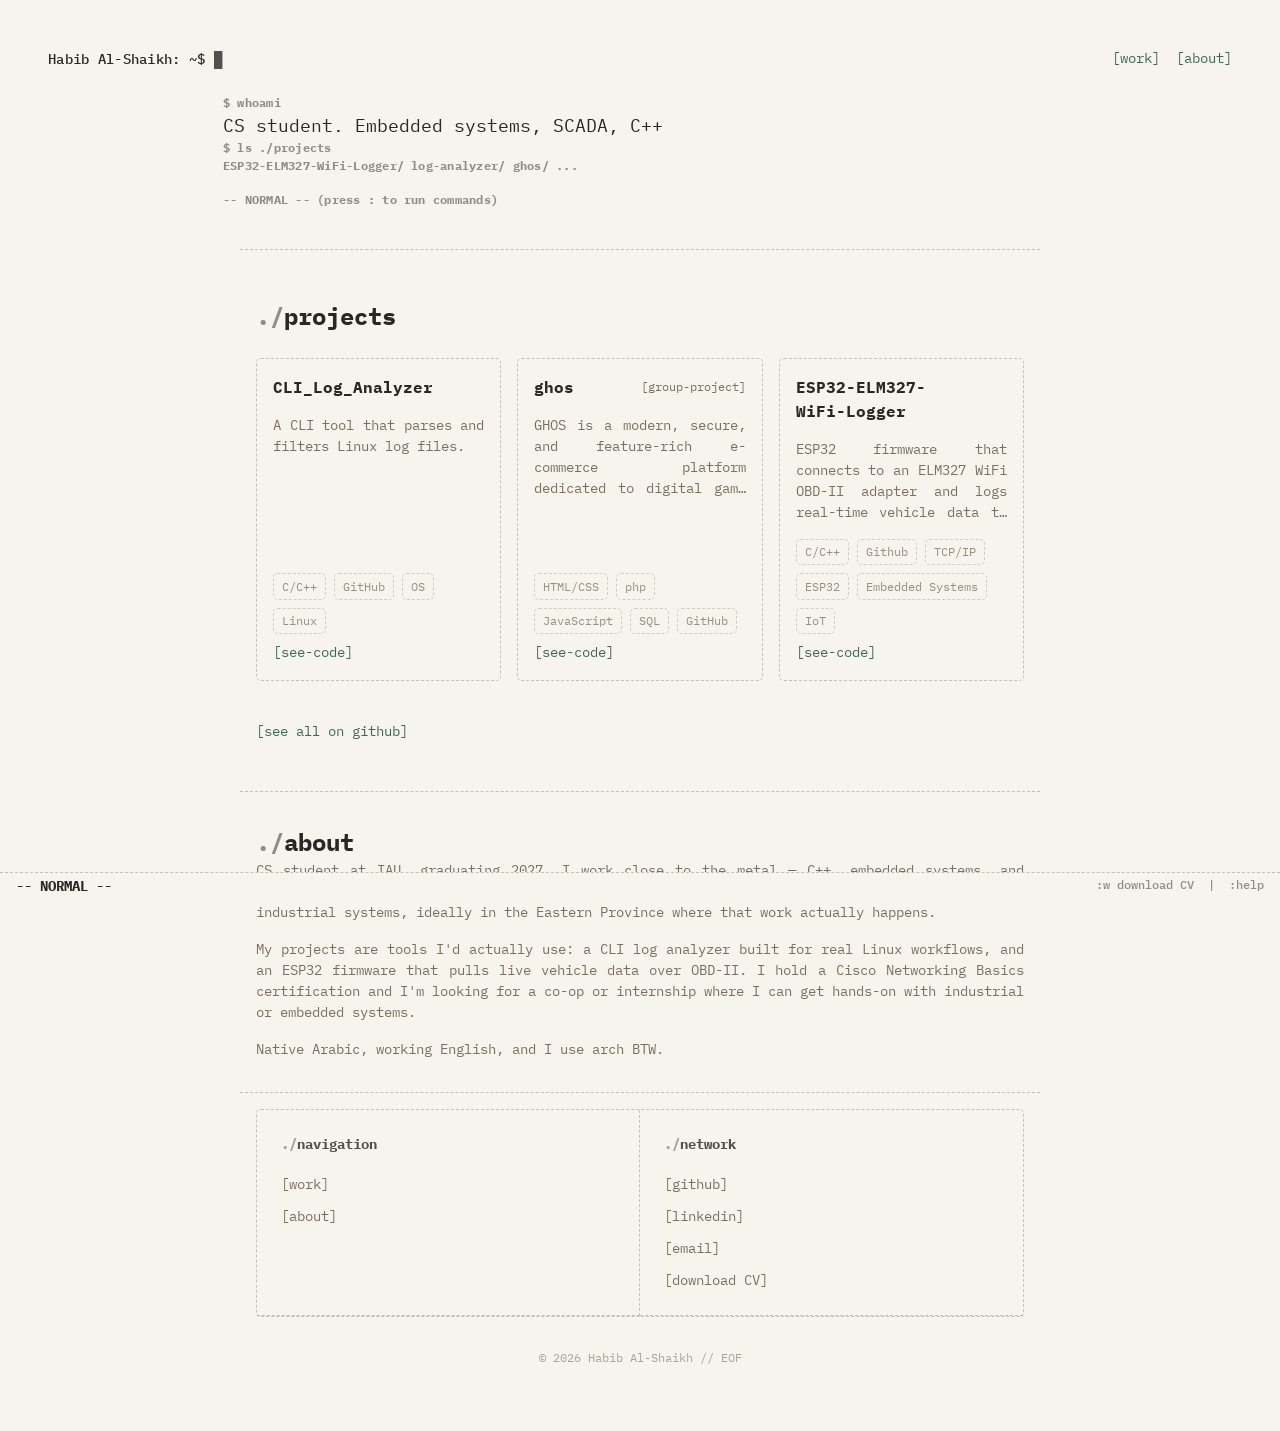
==== commit b8adf9a8: "phone to download cv. project view in pc" ====
--- a/index.html
+++ b/index.html
@@ -18,7 +18,7 @@
             </nav>
         </header>
 
-        <div>
+        <div id="sammary">
             <p class="commands">$ whoami</p>
             <p class="small-about">CS student. Embedded systems, SCADA, C++</p>
 
@@ -32,6 +32,10 @@
 
         <div id="work">
             <h2>projects</h2>
+            
+            <!-- ADDED: Dedicated wrapper for the grid layout -->
+            <div id="project-list" class="projects-grid"></div>
+
             <template id="projects">
                 <div class="project">
                     <div class="project-top-bar">
@@ -43,7 +47,8 @@
                     <a class="project-link">[see-code]</a>
                 </div>
             </template>
-            <a class="nav-links" href="https://github.com/HabibAlShaikh">[see all on github]</a>
+            
+            <a class="nav-links" href="https://github.com/HabibAlShaikh" style="display: inline-block; margin-top: 1rem;">[see all on github]</a>
         </div>
 
         <hr class="dashed-divider">
@@ -83,6 +88,7 @@
                                 <li><a href="https://github.com/HabibAlShaikh" target="_blank">[github]</a></li>
                                 <li><a href="https://linkedin.com/in/habib-al-shaikh/" target="_blank">[linkedin]</a></li>
                                 <li><a href="mailto:habib.m.alshaikh@gmail.com">[email]</a></li>
+                                <li><a href="#" id="cv-download-btn">[download CV]</a></li>
                             </ul>
                         </nav>
                     </div>
@@ -128,8 +134,10 @@
         ];
 
         // --- Project Rendering Logic ---
+
         const template = document.getElementById("projects");
-        const container = document.getElementById("work");
+        // Target the new grid container instead of the whole #work section
+        const container = document.getElementById("project-list");
         const githubLink = container.querySelector(".nav-links"); 
 
         for (let i = 0; i < projects.length; i++) {
@@ -154,7 +162,7 @@
                 skillsContainer.appendChild(skillSpan);
             }
 
-            // Inserts the project right above the GitHub link
+            // Simply append to the end of the new grid container
             container.insertBefore(clone, githubLink);
         }
 
@@ -244,6 +252,17 @@
 
                 lastKey = e.key;
             }
+        });
+
+        // --- Click Event for Download Button ---
+        document.getElementById('cv-download-btn').addEventListener('click', (e) => {
+            e.preventDefault(); // Prevents the browser from jumping to the top of the page
+            
+            downloadCV(); // Triggers your existing download function
+            
+            // Briefly shows the success message in the status bar
+            cmdLine.innerHTML = `"assets/HabibAl-ShaikhCV.pdf" written`;
+            setTimeout(renderIdleState, 2000); // Reverts to -- NORMAL -- after 2 seconds
         });
 
         // --- Core Functions ---
--- a/css/style.css
+++ b/css/style.css
@@ -145,19 +145,44 @@
     border-bottom: 1px dashed var(--accent); 
 }
 
+#sammary {
+  padding: 0.5rem;
+  max-width: 850px;
+  margin: 0 auto;
+}
+
 #work {
   padding: 1rem;
   max-width: 800px;
   margin: 0 auto;
 }
 
+/* --- PROJECTS GRID --- */
+.projects-grid {
+    display: grid;
+    grid-template-columns: 1fr; /* Mobile: 1 column stacked */
+    gap: 1rem;
+    margin: 1.5rem 0;
+}
+
+/* Desktop Layout: 3 columns side-by-side */
+@media (min-width: 768px) {
+    .projects-grid {
+        grid-template-columns: repeat(3, 1fr);
+    }
+}
+
 .project {
   background-color: transparent;
-  margin: 0.5rem 0;
   padding: 1rem;
   border: 1px dashed var(--ink-faint);
   border-radius: 0.3rem;
   transition: background-color 0.3s ease-in-out;
+  
+  /* Makes the cards perfectly equal height */
+  display: flex;
+  flex-direction: column;
+  height: 100%;
 }
 
 .project:hover {
@@ -187,6 +212,13 @@
   font-size: 14px;
   text-align: justify;
   hyphens: auto;
+
+  /* Truncates the text and adds "..." after 4 lines */
+  display: -webkit-box;
+  -webkit-line-clamp: 4; 
+  -webkit-box-orient: vertical;
+  overflow: hidden;
+  text-overflow: ellipsis;
 }
 
 .project-skills {
@@ -195,7 +227,10 @@
   display: flex;
   flex-wrap: wrap;
   gap: 8px;
-  margin-top: 1rem;
+  
+  /* Pushes the skills to the bottom so buttons align perfectly */
+  margin-top: auto; 
+  padding-top: 1rem;
   margin-bottom: 0.5rem;
 }
 
@@ -357,4 +392,4 @@
     .footer-terminal__column:nth-child(-n+2) {
         border-bottom: 1px dashed var(--ink-faint);
     }
-}+}
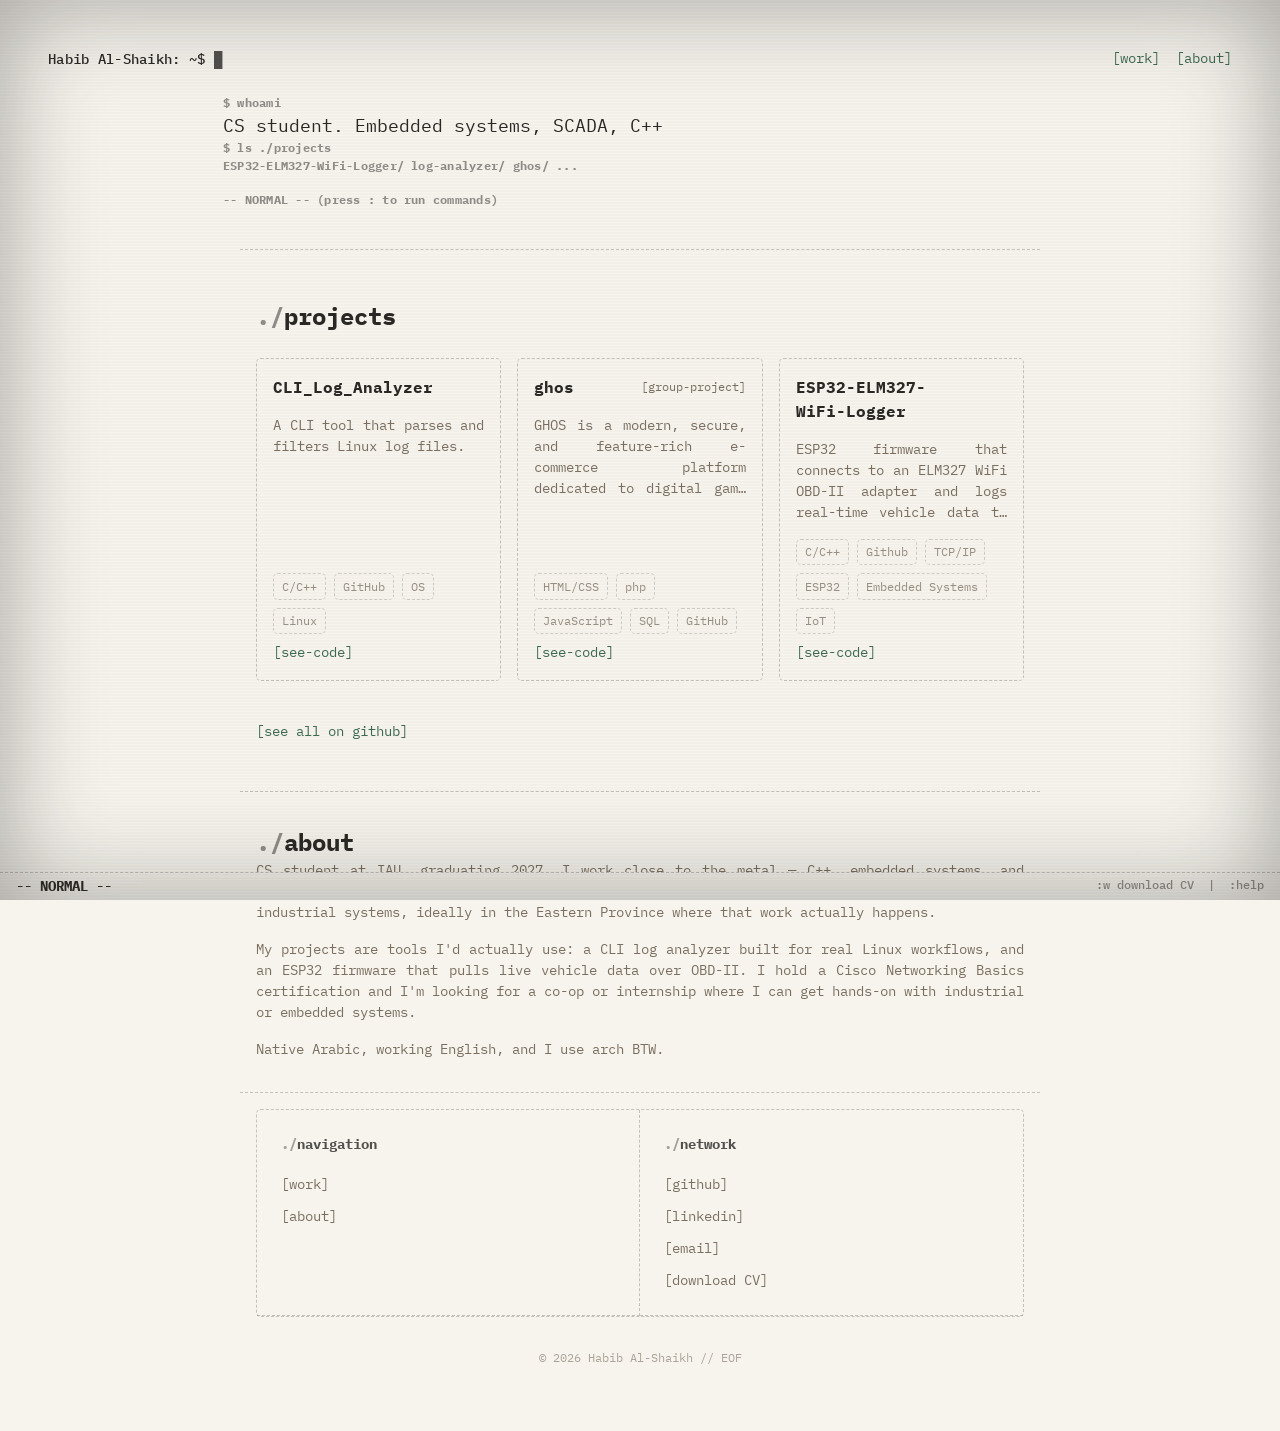
==== commit c29ee4bd: "CRT look?" ====
--- a/index.html
+++ b/index.html
@@ -9,6 +9,10 @@
 </head>
 
 <body>
+
+    <div class="crt-overlay crt-vignette"></div>
+    <div class="crt-overlay crt-scanlines"></div>
+
     <div id="portfolio-content">
         <header class="top-bar">
             <p class="my-name">Habib Al-Shaikh: ~$</p>
--- a/css/style.css
+++ b/css/style.css
@@ -393,3 +393,38 @@
         border-bottom: 1px dashed var(--ink-faint);
     }
 }
+
+
+/* --- CRT OVERLAY EFFECTS --- */
+        
+.crt-overlay {
+  position: fixed;
+  top: 0;
+  left: 0;
+  width: 100vw;
+  height: 100vh;
+  pointer-events: none; /* Crucial: Allows clicking through to the site */
+  z-index: 9999; /* Always on top, even over the fixed vim cmd line */
+}
+
+/* 1. The Screen Vignette (Curvature darkening) */
+.crt-vignette {
+  box-shadow: inset 0 0 100px rgba(42, 40, 37, 0.4); 
+}
+
+/* 2. The Scanlines */
+.crt-scanlines {
+  background: linear-gradient(
+    to bottom,
+      rgba(255,255,255,0),
+      rgba(255,255,255,0) 50%,
+      rgba(42, 40, 37, 0.02) 50%,
+      rgba(42, 40, 37, 0.02)
+  );
+  background-size: 100% 3px; /* Adjust 4px for thicker/thinner lines */
+}
+
+@keyframes blink {
+  0%, 100% { opacity: 1; }
+  50% { opacity: 0; }
+}
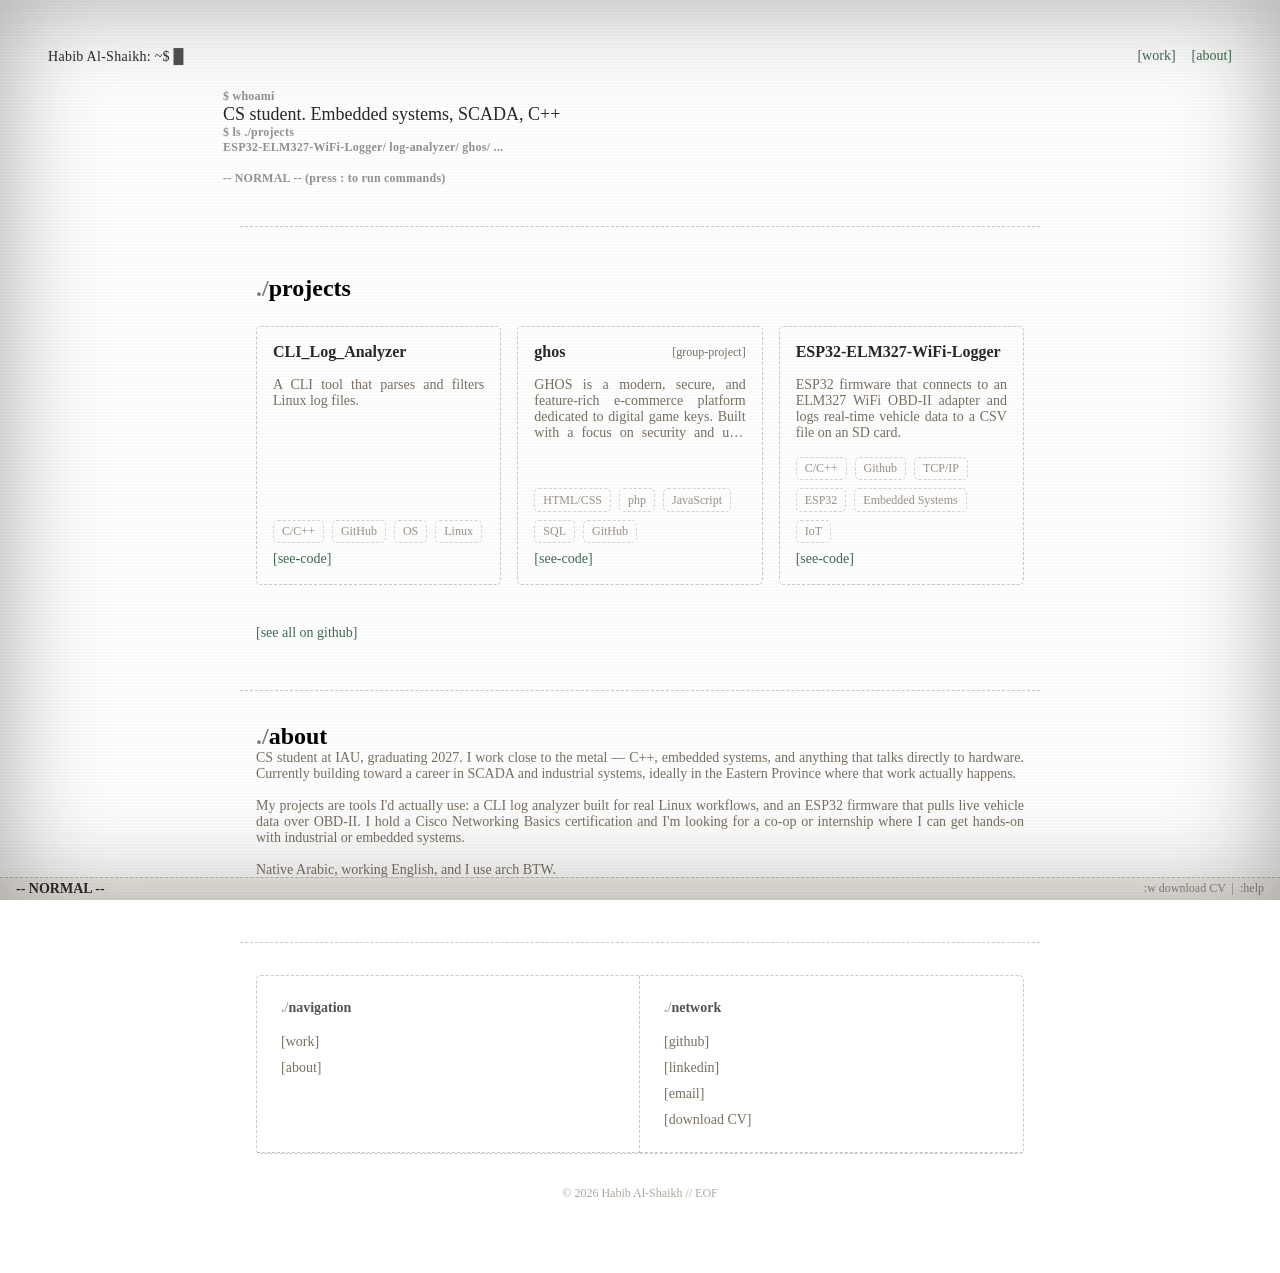
==== commit eb42274a: "some fixes" ====
--- a/index.html
+++ b/index.html
@@ -4,6 +4,15 @@
     <meta charset="UTF-8">
     <meta name="viewport" content="width=device-width, initial-scale=1.0">
     <title>Portfolio</title>
+
+    <!-- Primary Meta Tags -->
+    <meta name="description" content="CS student at IAU">
+
+    <!-- Open Graph (For link previews on Discord, LinkedIn, Twitter, etc.) -->
+    <meta property="og:title" content="Habib Al-Shaikh">
+    <meta property="og:description" content="CS student at IAU. Embedded systems, SCADA, C++">
+    <meta property="og:url" content="https://habibalshaikh.dev/">
+
     <link href="https://fonts.googleapis.com/css2?family=IBM+Plex+Mono:ital,wght@0,400;0,500;1,400&display=swap" rel="stylesheet">
     <link rel="stylesheet" href="css/style.css">
 </head>
@@ -22,7 +31,7 @@
             </nav>
         </header>
 
-        <div id="sammary">
+        <div id="header">
             <p class="commands">$ whoami</p>
             <p class="small-about">CS student. Embedded systems, SCADA, C++</p>
 
--- a/css/style.css
+++ b/css/style.css
@@ -26,18 +26,15 @@
 }
 
 body {
-  background-color: var(--bg);
-  font-family: 'IBM Plex Mono', monospace;
-  color: var(--ink);
-  line-height: 1.5;
-  -webkit-font-smoothing: antialiased;
-  padding: 1.5rem; /* Mobile-first padding */
-}
-
-/* Increases padding for screens wider than 600px */
+  /* ... existing rules ... */
+  padding: 1.5rem;
+  padding-bottom: 2.0rem; /* ADDED: Buffer to prevent footer from hiding under the vim bar */
+}
+
 @media (min-width: 600px) {
   body {
     padding: 3rem;
+    padding-bottom: 2.5rem; /* ADDED: Scales the bottom buffer for desktop */
   }
 }
 
@@ -145,7 +142,7 @@
     border-bottom: 1px dashed var(--accent); 
 }
 
-#sammary {
+#header {
   padding: 0.5rem;
   max-width: 850px;
   margin: 0 auto;
@@ -305,11 +302,13 @@
 }
 
 /* --- TERMINAL FOOTER STYLES --- */
+/* DELETED THIS ENTIRELY:
 #footer {
   max-width: 800px; 
   margin: 0 auto; 
   padding: 1rem;
 }
+*/
 
 .footer-terminal {
     max-width: 800px;
@@ -423,8 +422,3 @@
   );
   background-size: 100% 3px; /* Adjust 4px for thicker/thinner lines */
 }
-
-@keyframes blink {
-  0%, 100% { opacity: 1; }
-  50% { opacity: 0; }
-}
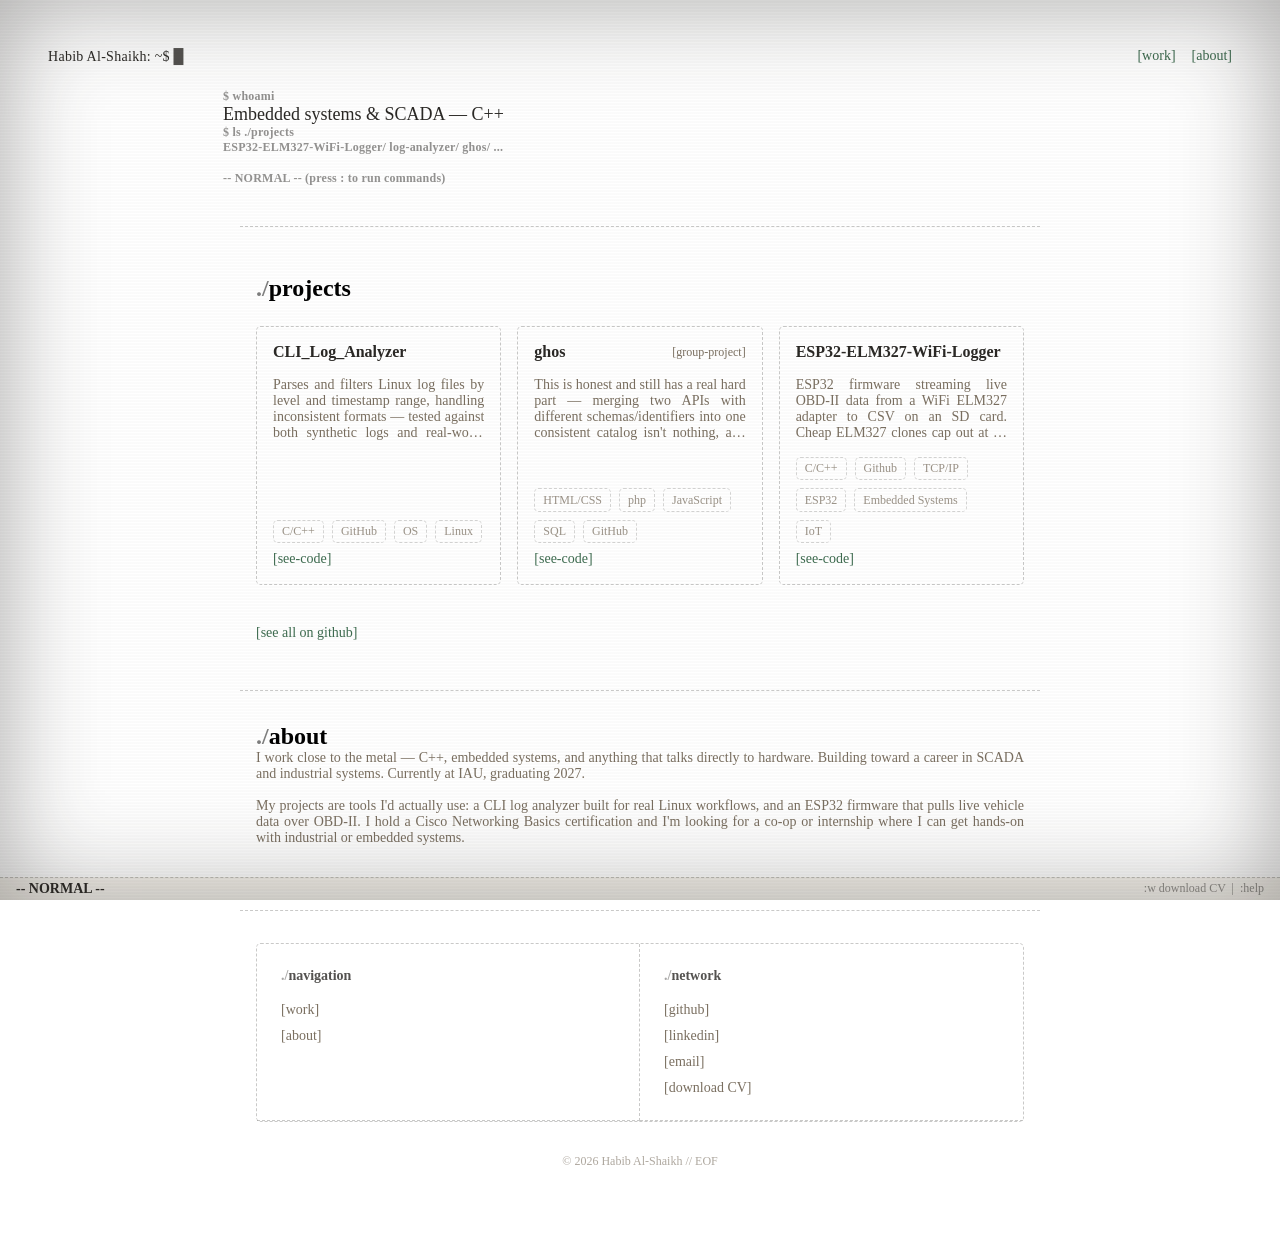
==== commit fe61cc73: "modify text" ====
--- a/index.html
+++ b/index.html
@@ -6,11 +6,11 @@
     <title>Portfolio</title>
 
     <!-- Primary Meta Tags -->
-    <meta name="description" content="CS student at IAU">
+    <meta name="description" content="Embedded systems & industrial computing — C++, SCADA, IoT">
 
     <!-- Open Graph (For link previews on Discord, LinkedIn, Twitter, etc.) -->
     <meta property="og:title" content="Habib Al-Shaikh">
-    <meta property="og:description" content="CS student at IAU. Embedded systems, SCADA, C++">
+    <meta property="og:description" content="Embedded systems & industrial computing — C++, SCADA, IoT">
     <meta property="og:url" content="https://habibalshaikh.dev/">
 
     <link href="https://fonts.googleapis.com/css2?family=IBM+Plex+Mono:ital,wght@0,400;0,500;1,400&display=swap" rel="stylesheet">
@@ -33,7 +33,7 @@
 
         <div id="header">
             <p class="commands">$ whoami</p>
-            <p class="small-about">CS student. Embedded systems, SCADA, C++</p>
+            <p class="small-about">Embedded systems & SCADA — C++</p>
 
             <p class="commands">$ ls ./projects</p>
             <p class="commands">ESP32-ELM327-WiFi-Logger/    log-analyzer/    ghos/    ...</p>
@@ -70,14 +70,14 @@
             <h2>about</h2>
             <div class="about-text">     
                 <p>
-                    CS student at IAU, graduating 2027. I work close to the metal — C++, embedded systems, and anything that talks directly to hardware. Currently building toward a career in SCADA and industrial systems, ideally in the Eastern Province where that work actually happens.
+                    I work close to the metal — C++, embedded systems, and anything that talks directly to hardware. Building toward a career in SCADA and industrial systems. Currently at IAU, graduating 2027.
                 </p>
                 <p>
                     My projects are tools I'd actually use: a CLI log analyzer built for real Linux workflows, and an ESP32 firmware that pulls live vehicle data over OBD-II. I hold a Cisco Networking Basics certification and I'm looking for a co-op or internship where I can get hands-on with industrial or embedded systems.
                 </p>
-                <p>
+                <!-- <p>
                     Native Arabic, working English, and I use arch BTW.
-                </p>
+                </p> -->
             </div>
         </div>
 
@@ -125,21 +125,21 @@
        const projects = [
             {
                 "name": "CLI_Log_Analyzer",
-                "description": "A CLI tool that parses and filters Linux log files.",
+                "description": "Parses and filters Linux log files by level and timestamp range, handling inconsistent formats — tested against both synthetic logs and real-world output like archinstall's DEBUG logs. Built in C++ with zero dependencies; matches one-second-precision time windows across differently-formatted timestamps without choking.",
                 "link": "https://github.com/HabibAlShaikh/CLI_Log_Analyzer",
                 "is-group-project": false,
                 "skills": ["C/C++", "GitHub", "OS", "Linux"]
             },
             {
                 "name": "ghos",
-                "description": "GHOS is a modern, secure, and feature-rich e-commerce platform dedicated to digital game keys. Built with a focus on security and user experience, it provides a seamless flow from game discovery to secure checkout.",
+                "description": "This is honest and still has a real hard part — merging two APIs with different schemas/identifiers into one consistent catalog isn't nothing, and it's defensible if someone asks you to walk through it. Don't let it get buried under the security-feature bullet list that was in the original GitHub README; that stuff isn't yours to claim",
                 "link": "https://github.com/mkm72/ghos",
                 "is-group-project": true,
                 "skills": ["HTML/CSS", "php", "JavaScript", "SQL", "GitHub"]
             },
             {
                 "name": "ESP32-ELM327-WiFi-Logger",
-                "description": "ESP32 firmware that connects to an ELM327 WiFi OBD-II adapter and logs real-time vehicle data to a CSV file on an SD card.",
+                "description": "ESP32 firmware streaming live OBD-II data from a WiFi ELM327 adapter to CSV on an SD card. Cheap ELM327 clones cap out at 3–5 PID responses/sec and drop the TCP link randomly — handled with auto-reconnect, NO-DATA skip-without-crash, and a lower poll rate on slow-changing PIDs (coolant temp) to keep RPM/speed/throttle inside the timing budget.",
                 "link": "https://github.com/HabibAlShaikh/ESP32-ELM327-WiFi-Logger",
                 "is-group-project": false,
                 "skills": ["C/C++", "Github", "TCP/IP", "ESP32", "Embedded Systems","IoT"]
@@ -274,7 +274,7 @@
             downloadCV(); // Triggers your existing download function
             
             // Briefly shows the success message in the status bar
-            cmdLine.innerHTML = `"assets/HabibAl-ShaikhCV.pdf" written`;
+            cmdLine.innerHTML = `"assets/Habib_Al-ShaikhCV.pdf" written`;
             setTimeout(renderIdleState, 2000); // Reverts to -- NORMAL -- after 2 seconds
         });
 
@@ -320,8 +320,8 @@
 
         function downloadCV() {
             const link = document.createElement('a');
-            link.href = 'assets/HabibAl-ShaikhCV.pdf'; 
-            link.download = 'HabibAl-ShaikhCV.pdf';
+            link.href = 'assets/Habib_Al-ShaikhCV.pdf'; 
+            link.download = 'Habib_Al-ShaikhCV.pdf';
             document.body.appendChild(link);
             link.click();
             document.body.removeChild(link);
@@ -347,7 +347,7 @@
                 },
                 'w': () => {
                     downloadCV();
-                    cmdLine.innerHTML = `"assets/HabibAl-ShaikhCV.pdf" written`;
+                    cmdLine.innerHTML = `"assets/Habib_Al-ShaikhCV.pdf" written`;
                     setTimeout(exitCommandMode, 2000);
                 },
                 'q': () => askConfirmation('q'),
